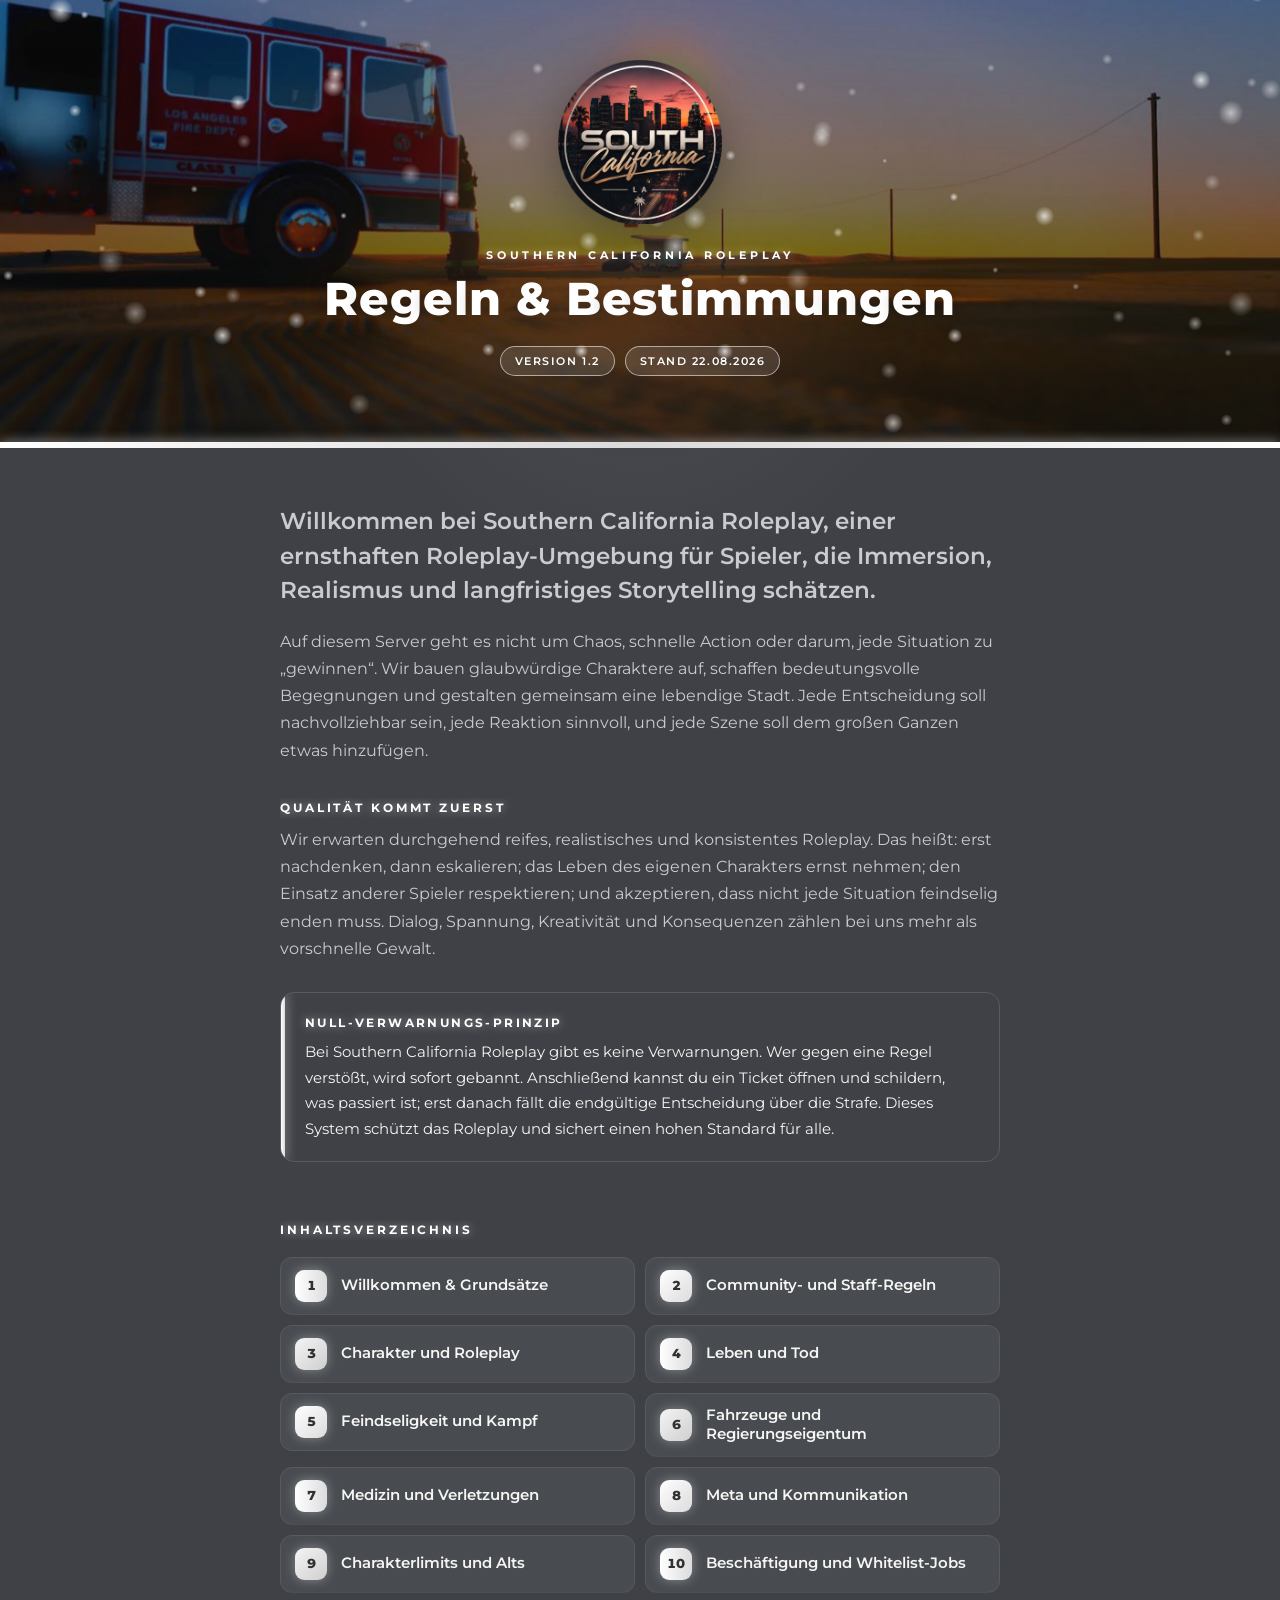
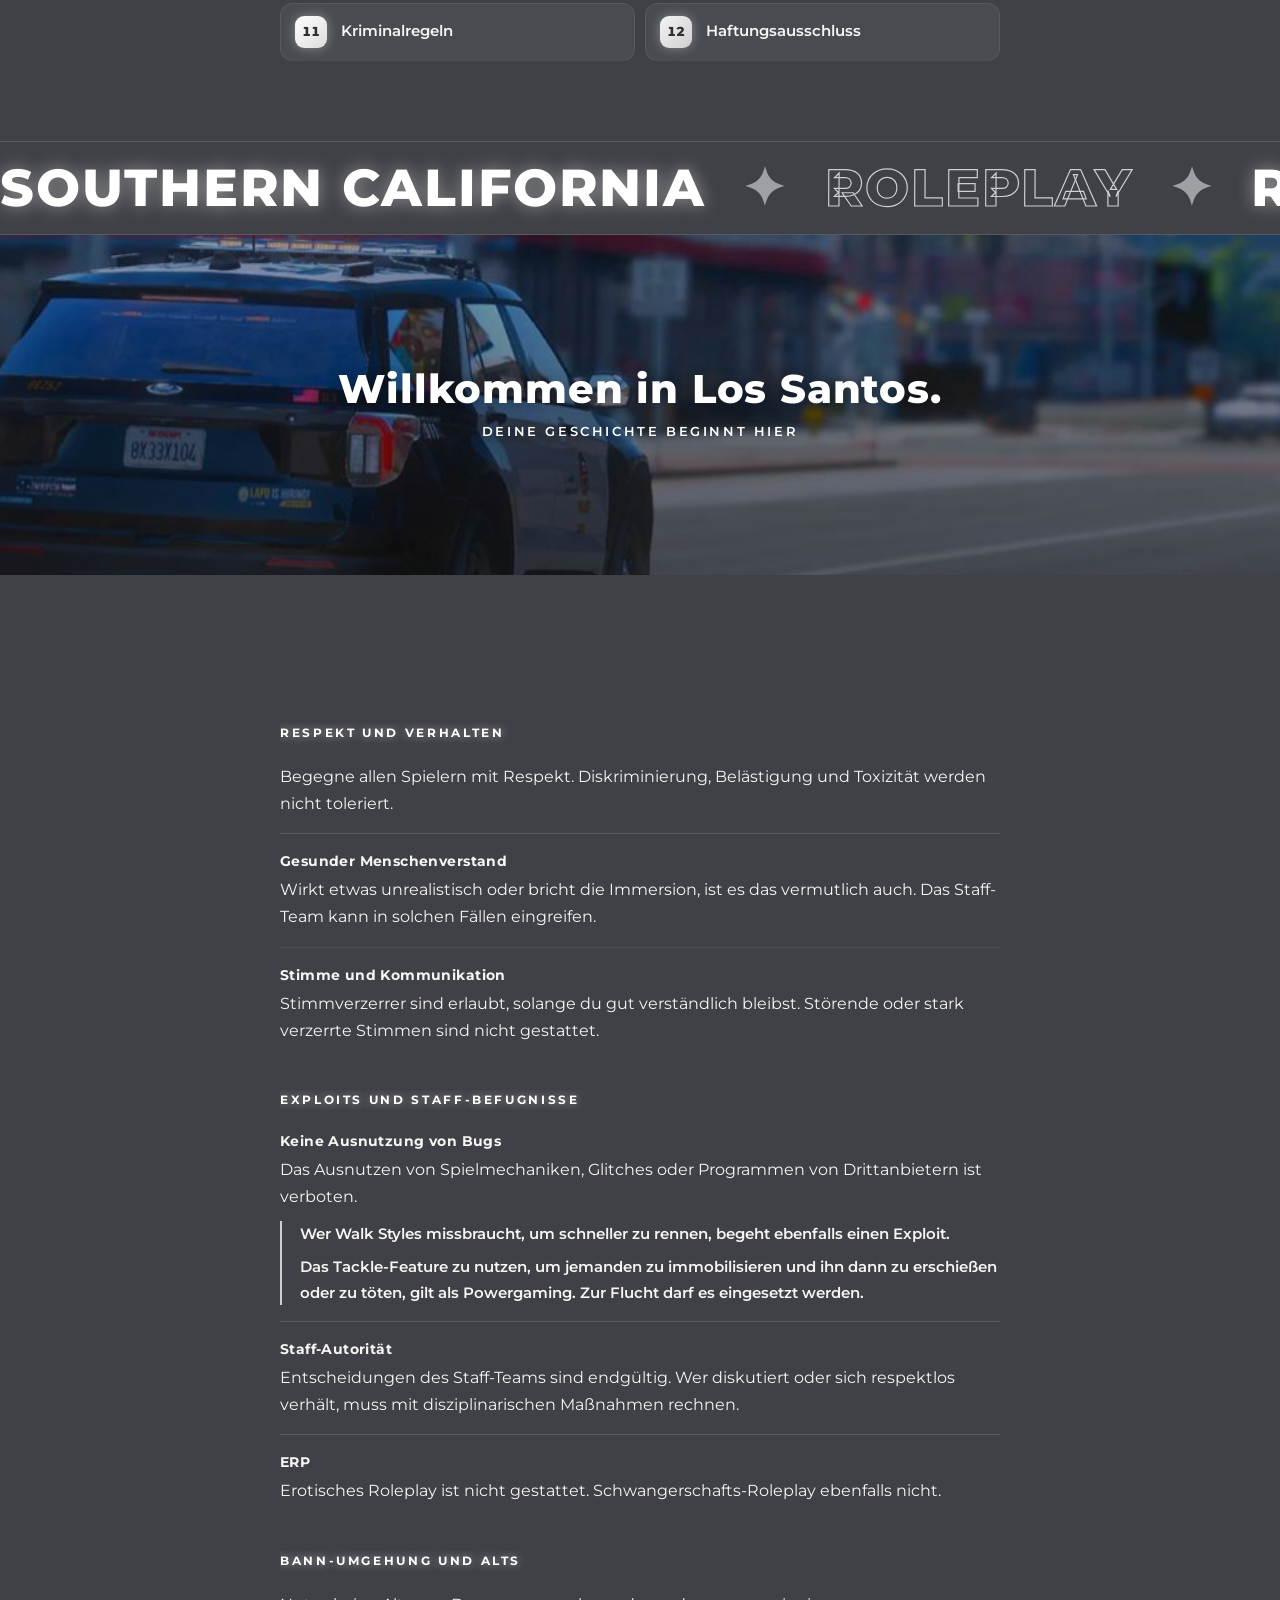
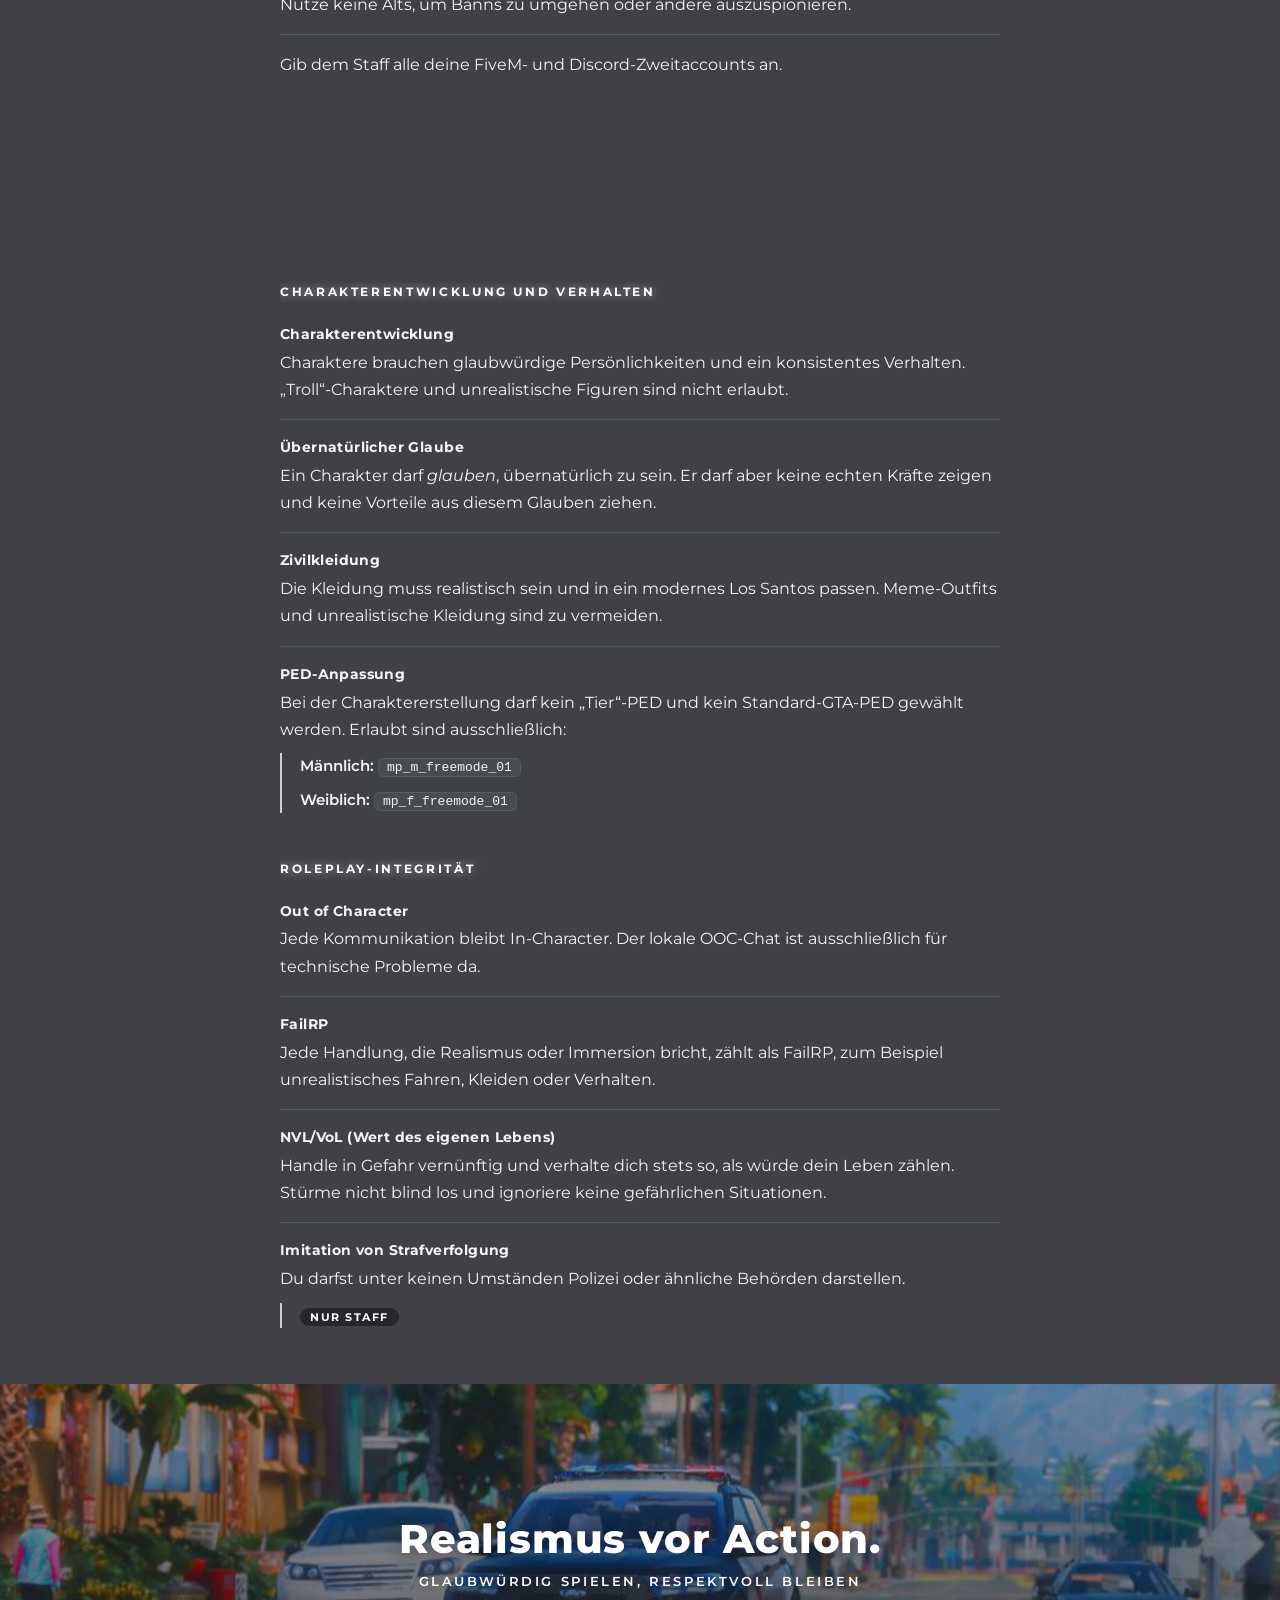
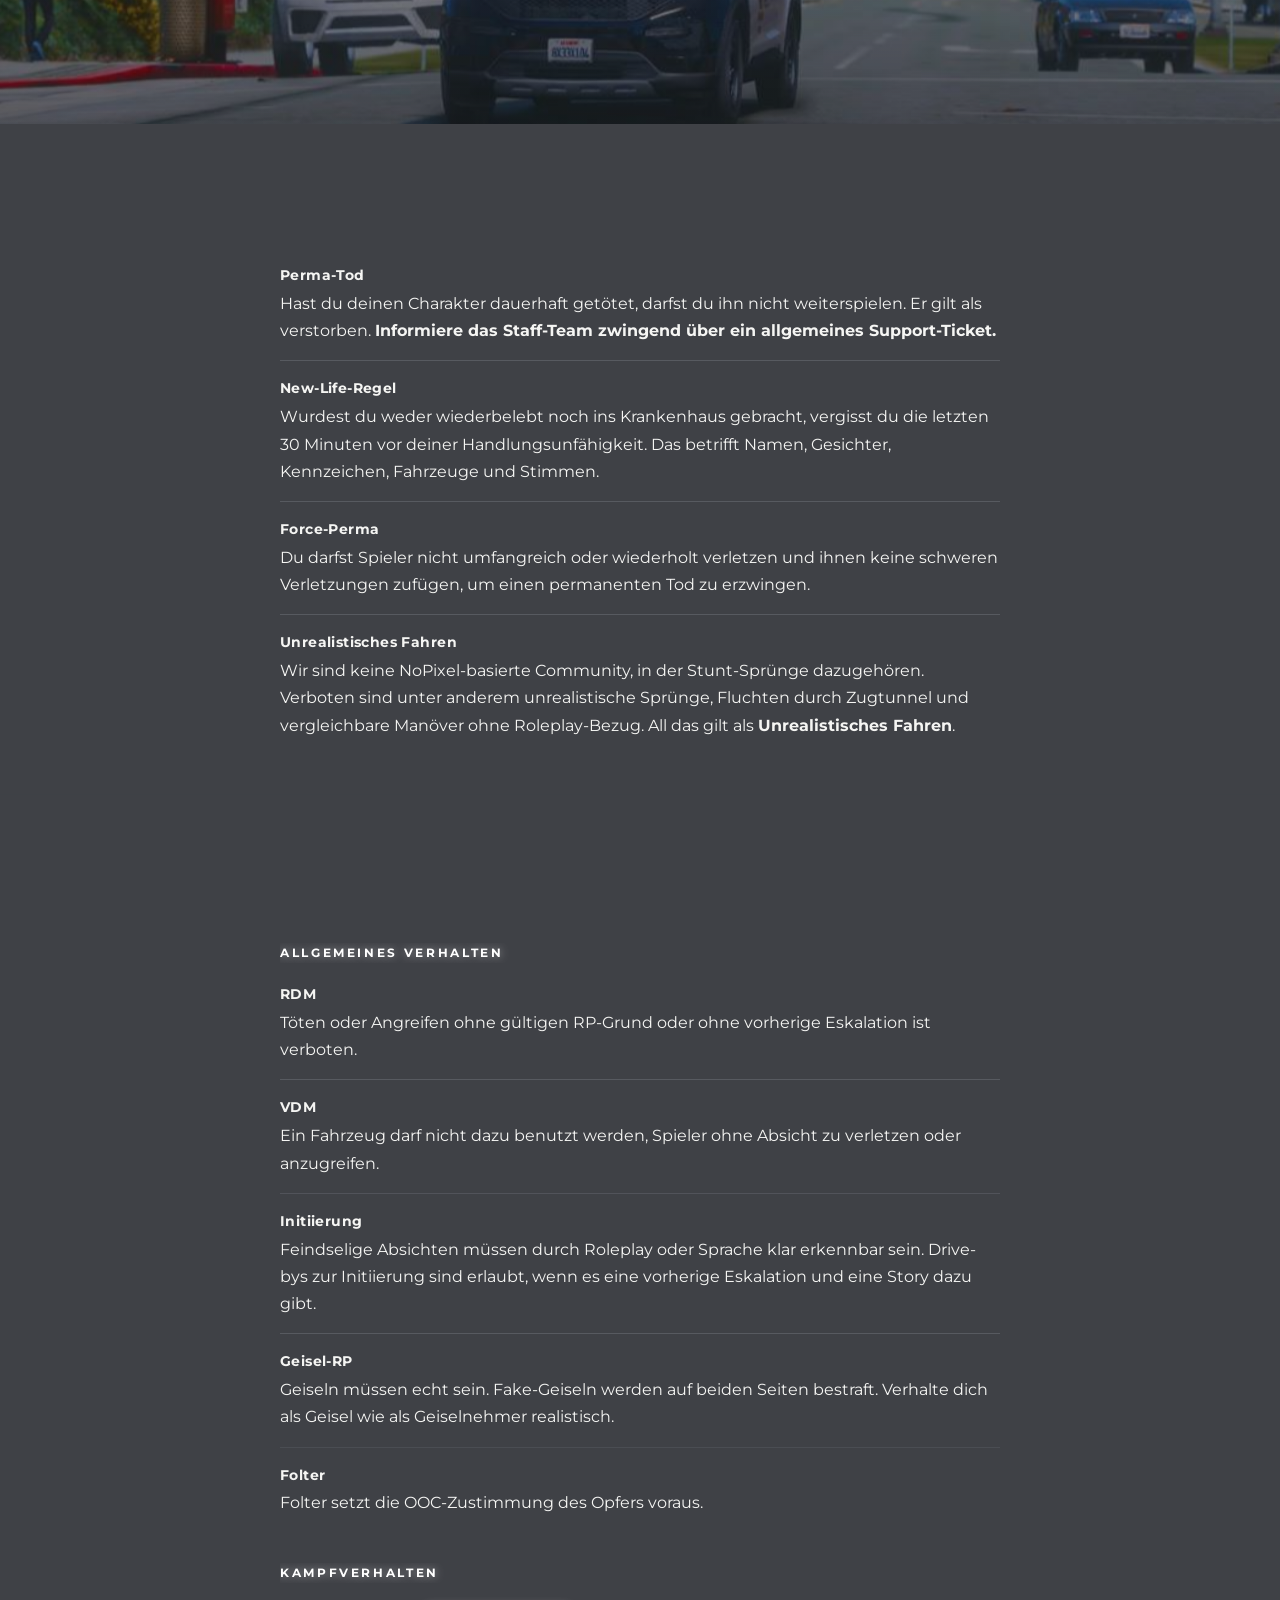
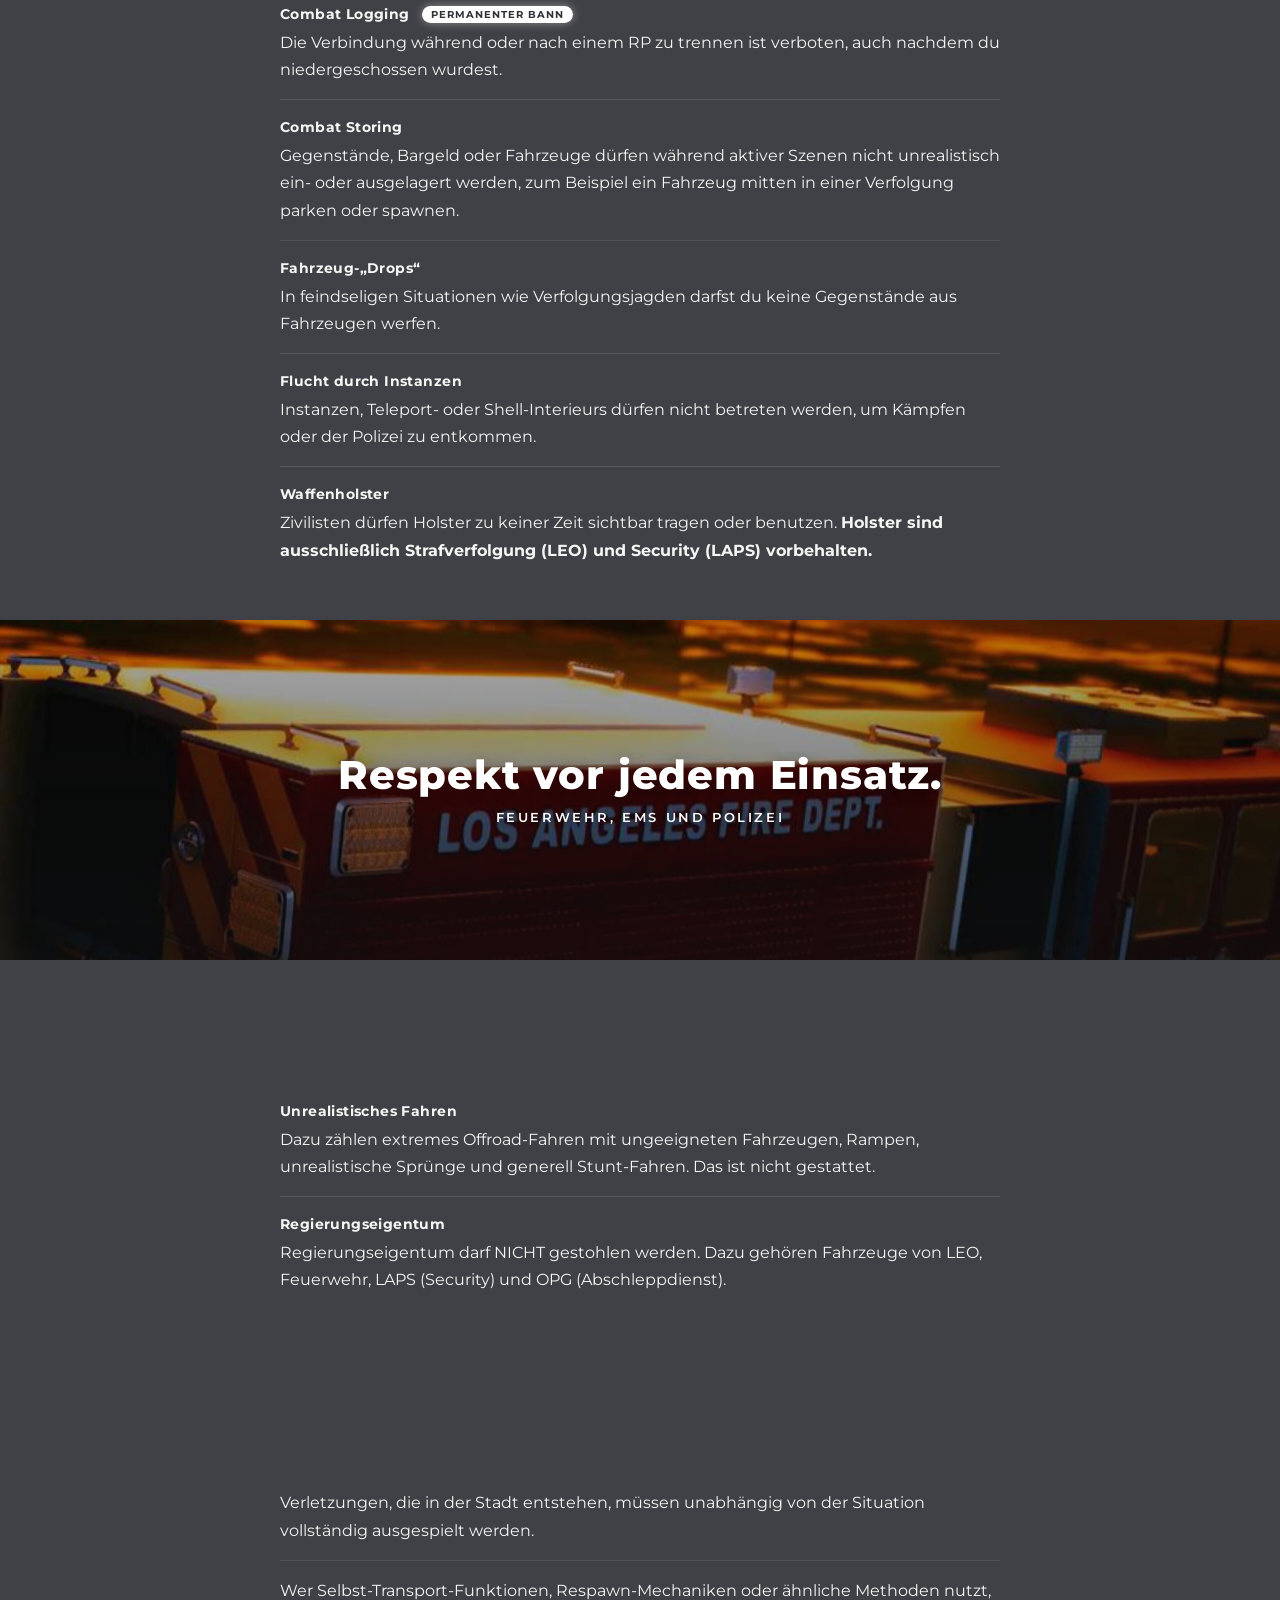
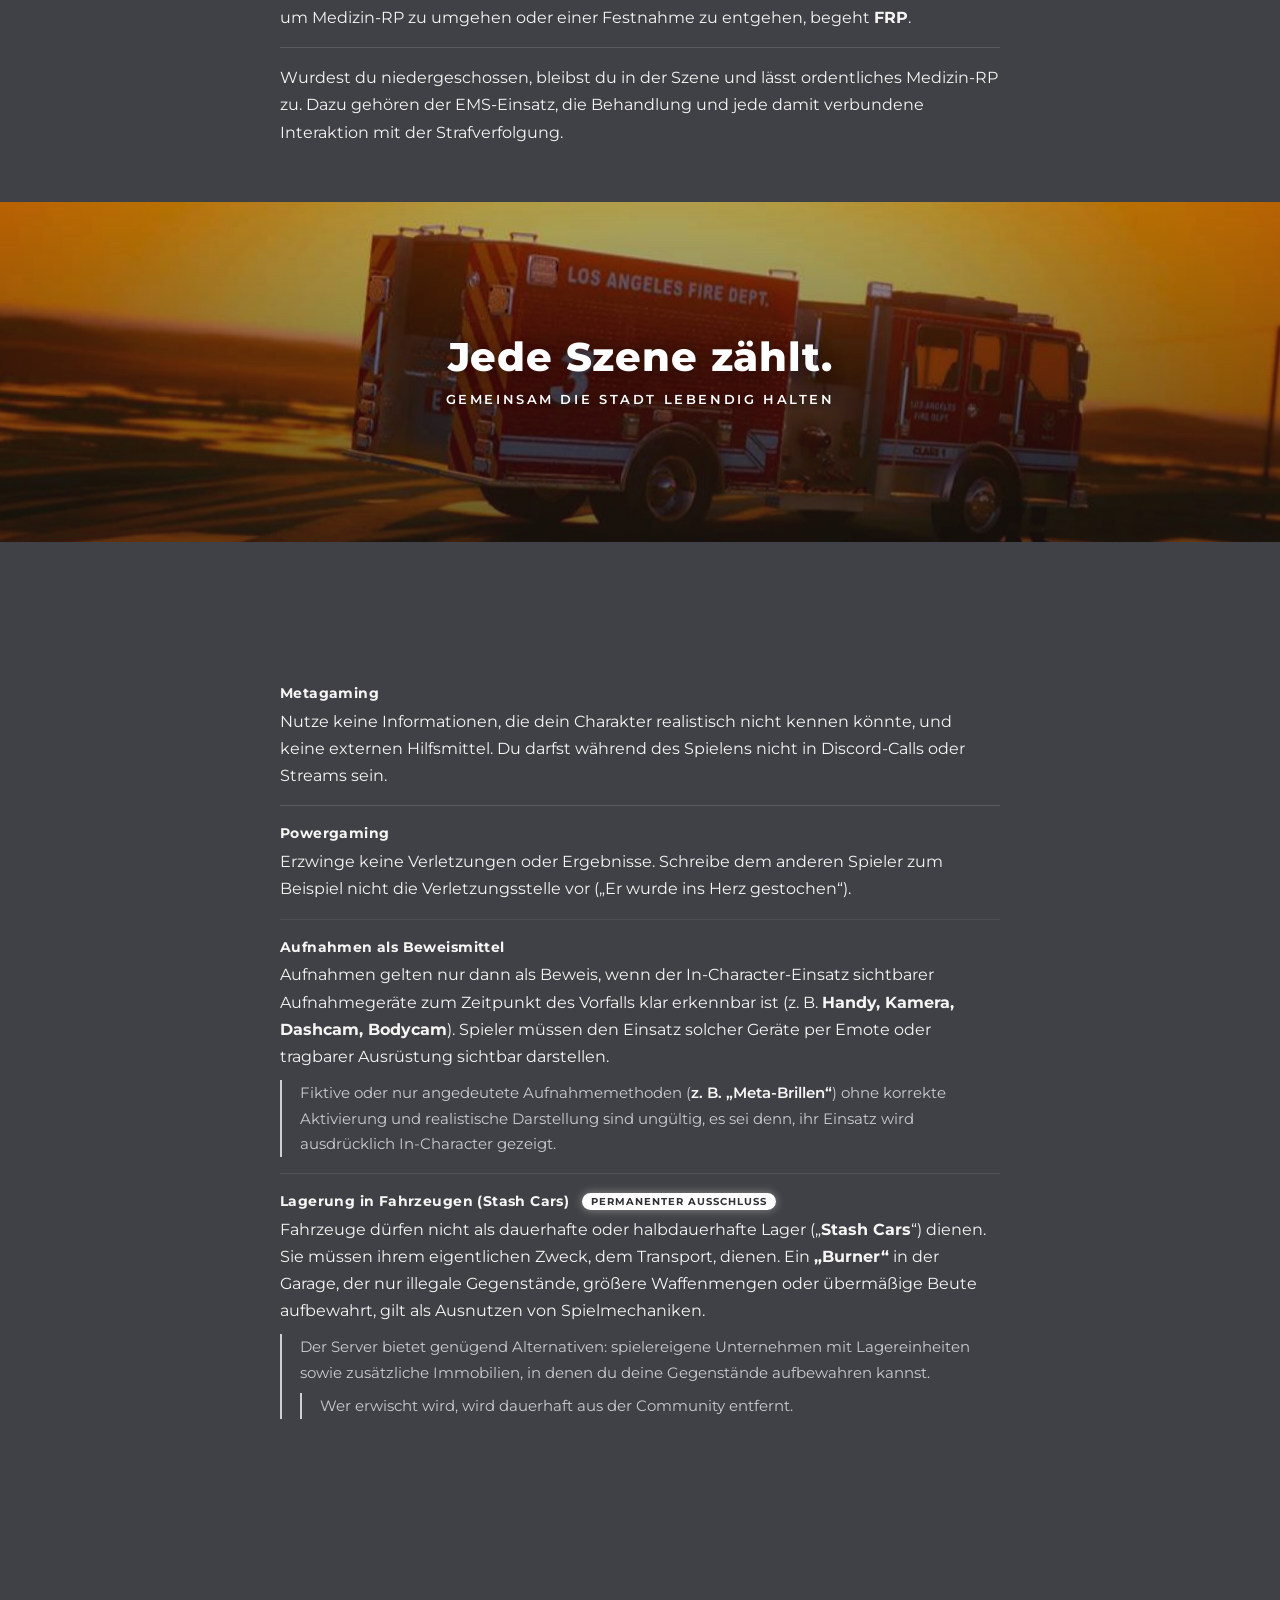
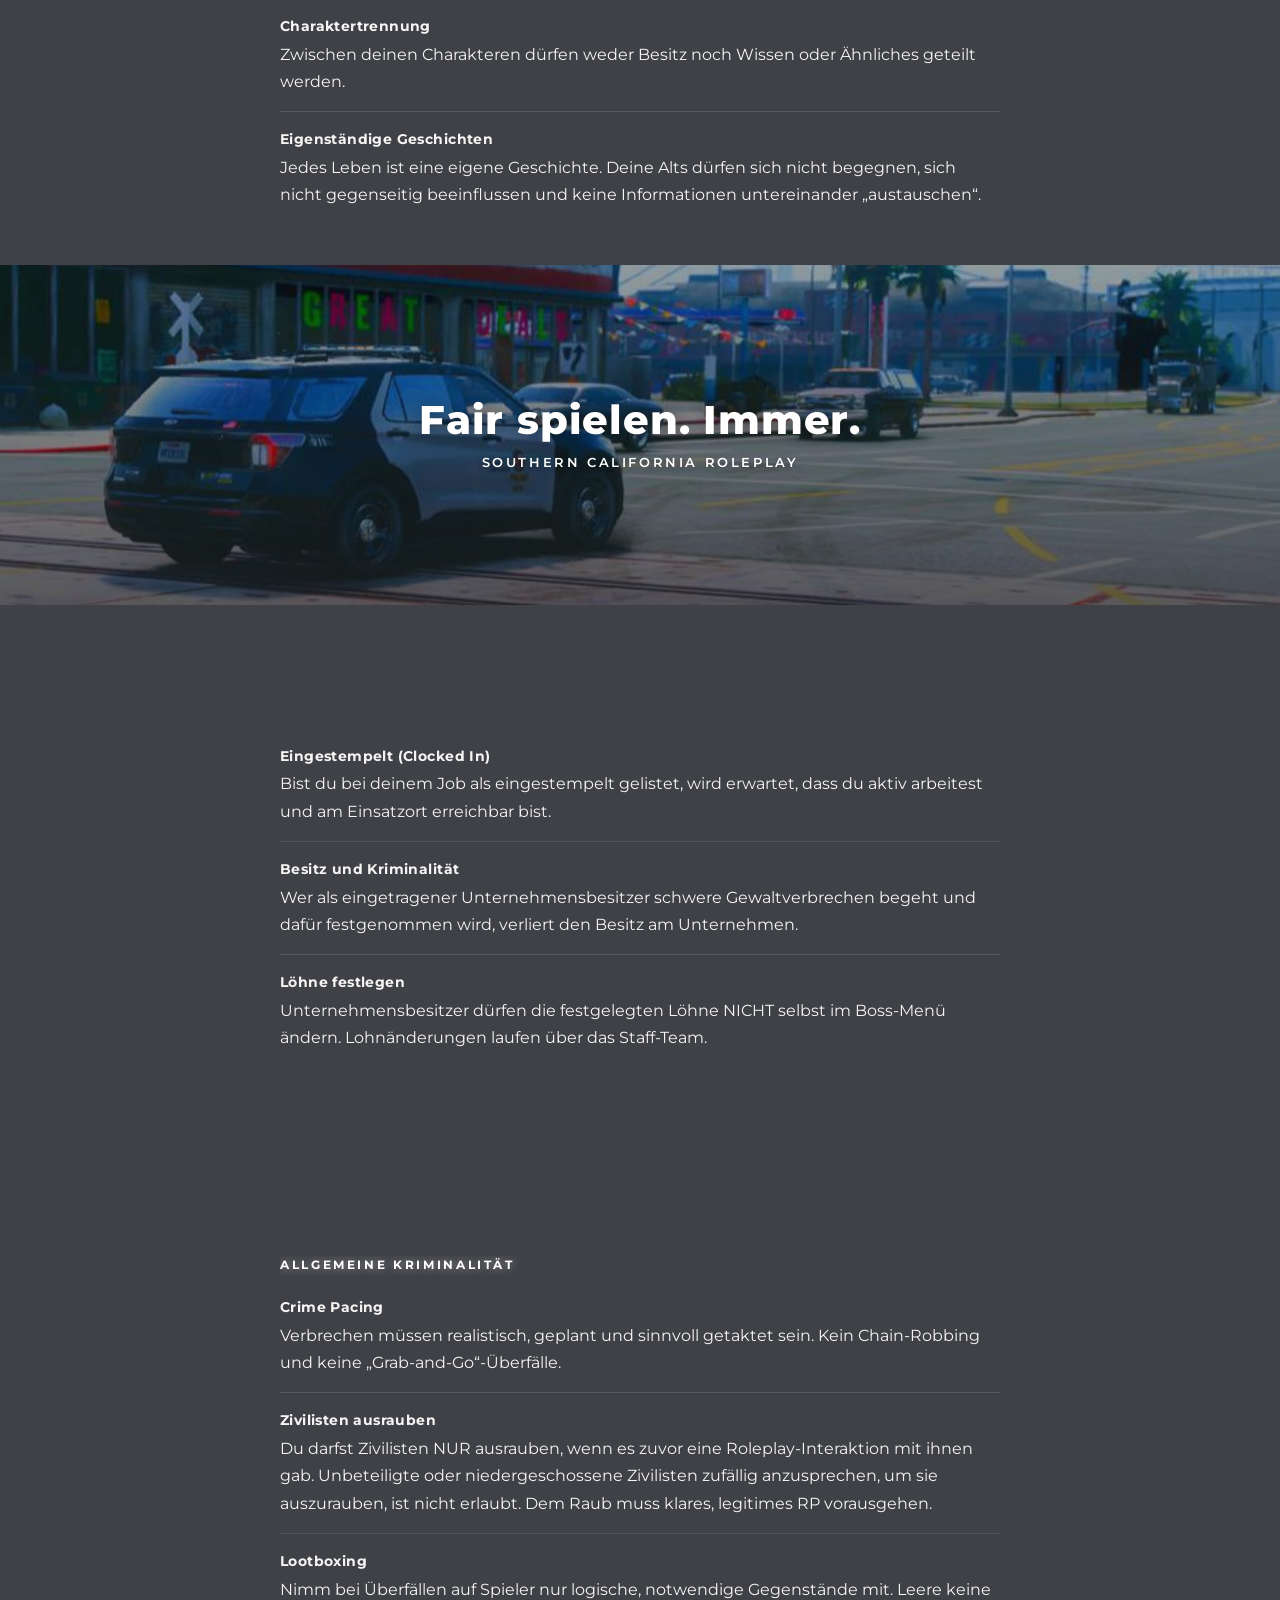
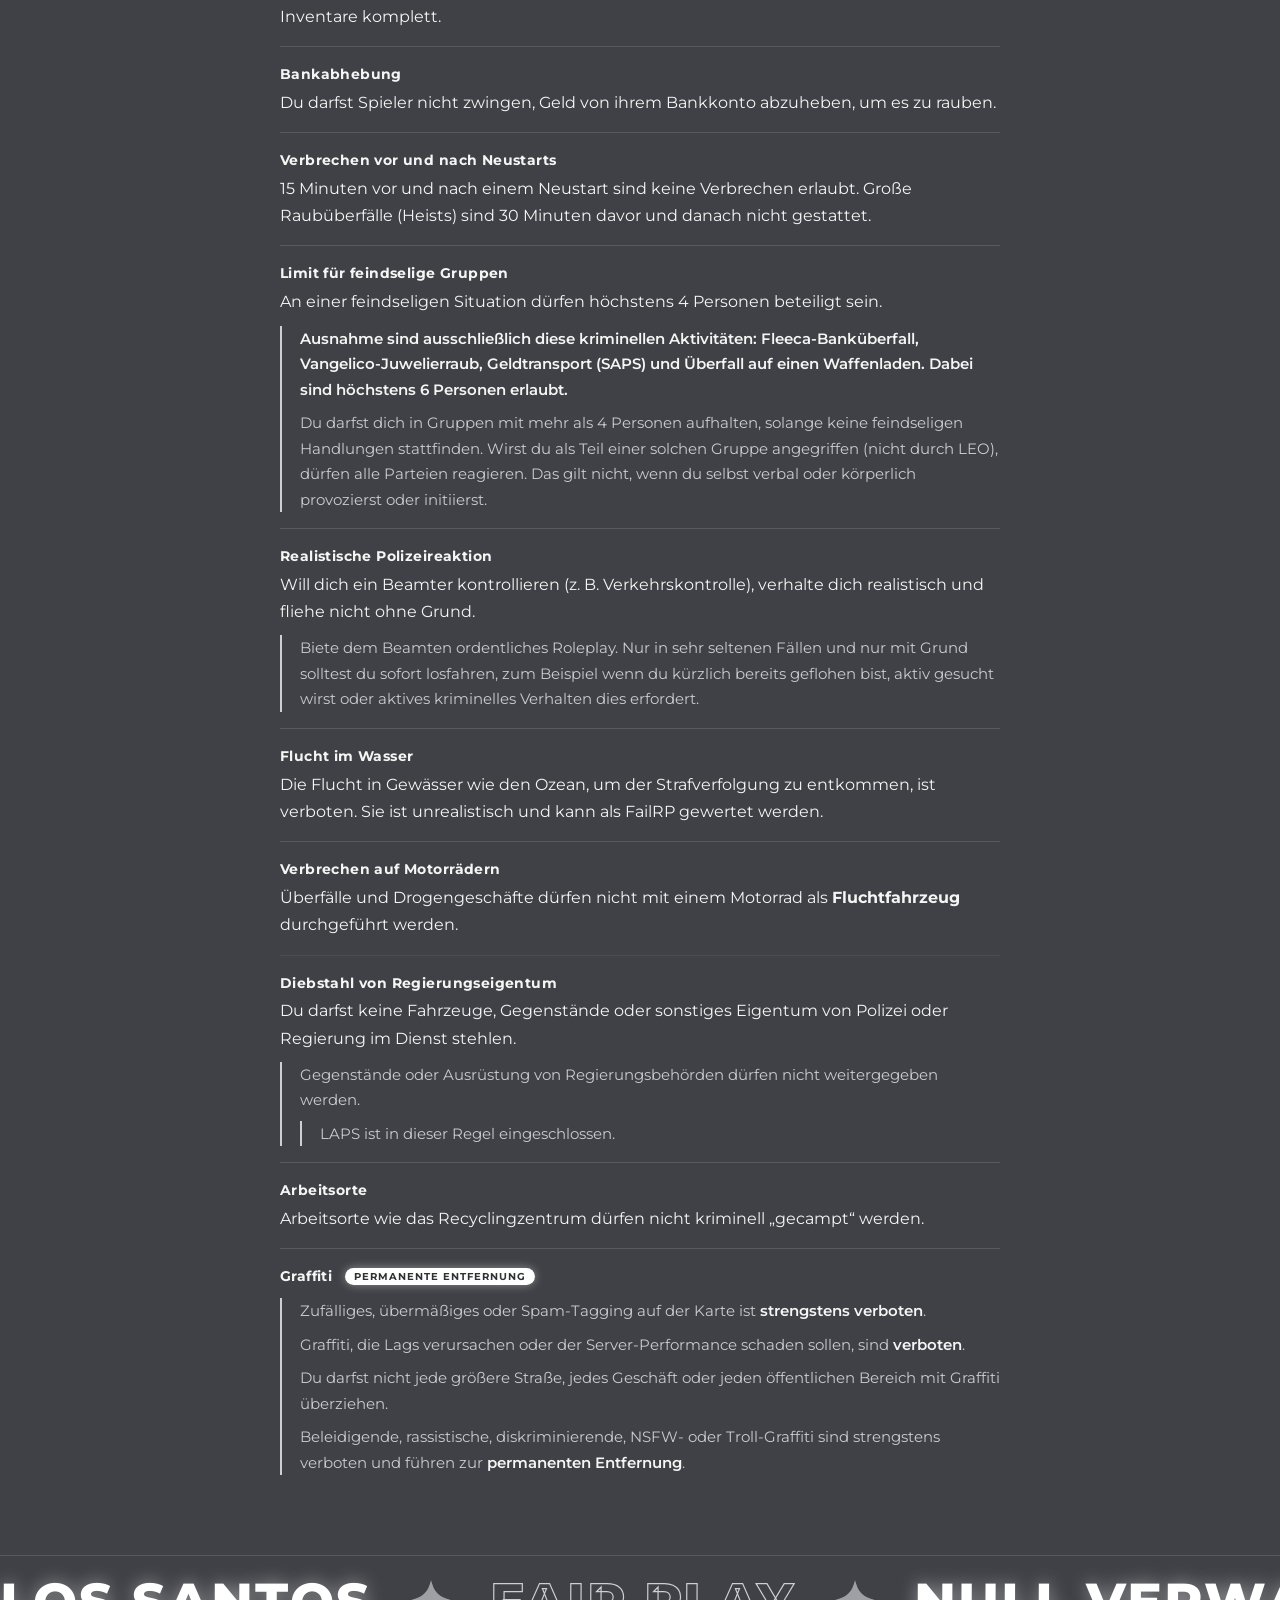
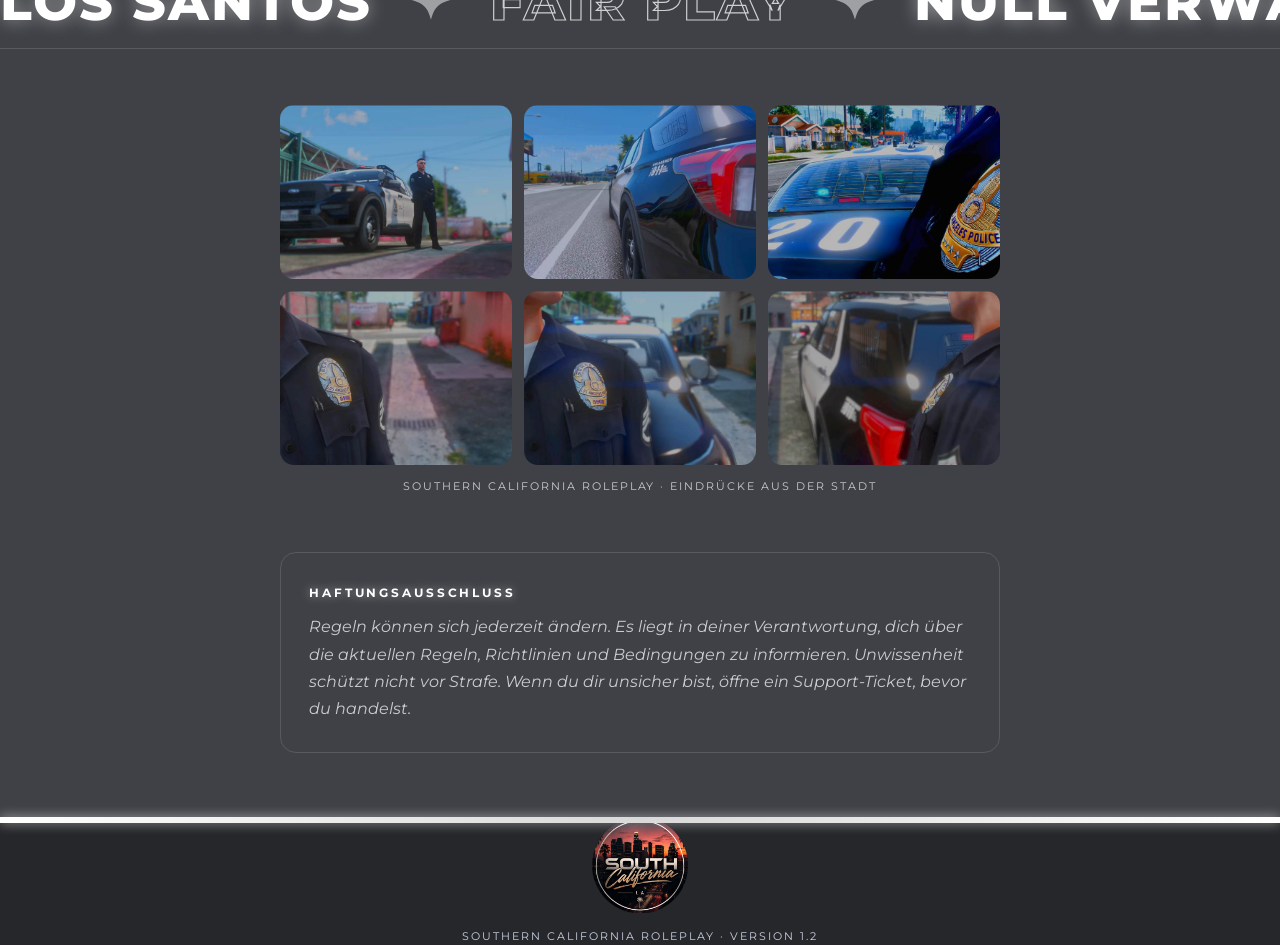
==== v2/index.html @ c85b83f4 "Version 2 mit Scroll-Animationen unter /v2" ====
<!doctype html>
<html lang="de">
<head>
<meta charset="utf-8">
<meta name="viewport" content="width=device-width, initial-scale=1, viewport-fit=cover">
<title>SCRP Regelwerk V2</title>
<meta name="claude:viewport-fit-sides" content="cover">
<link rel="preconnect" href="https://fonts.googleapis.com">
<link rel="preconnect" href="https://fonts.gstatic.com" crossorigin>
<link rel="stylesheet" href="https://fonts.googleapis.com/css2?family=Montserrat:wght@400;500;600;700;800&display=swap">
<style>
/* Layout: heller Sonnenuntergangs-Kopf, weiße und pfirsichfarbene Kapitel im Wechsel, Bildstreifen mit Leitsätzen, Foto-Reihe vor dem Schluss */
:root{
  --i13:url([data-uri]);
  --i16:url([data-uri]);
  --i11:url([data-uri]);
  --i18:url([data-uri]);
  --i15:url([data-uri]);
  --i20:url([data-uri]);
  --i14:url([data-uri]);
  --logo:url([data-uri]);
  --i12:url([data-uri]);
  --i17:url([data-uri]);
  --i19:url([data-uri]);
  --i21:url([data-uri]);
  --i22:url([data-uri]);
  --bg:#3f4146; --fg:#f5f5f3; --muted:#c9cbce; --coral:#ffffff; --amber:#f2f2f2; --teal:#ffffff;
  --tint:#3f4146; --line:#575a60; --card:#484b50; --navy:#26272a;
  --sun:linear-gradient(90deg,#ffffff,#dcdcdc);
  --font:'Montserrat','Segoe UI',Helvetica,Arial,sans-serif;
  color-scheme:dark;
}
*{box-sizing:border-box}
html{scroll-behavior:smooth;overflow-x:clip}
body{margin:0;background:var(--bg);color:var(--fg);font-family:var(--font);font-size:16px;line-height:1.7;-webkit-font-smoothing:antialiased;overflow-x:clip}
.wrap{max-width:760px;margin:0 auto;padding-left:max(20px,env(safe-area-inset-left,0px));padding-right:max(20px,env(safe-area-inset-right,0px))}

/* Kopf */
.hero{position:relative;color:#fff;background:#3a3c40 var(--i13) center 55%/cover no-repeat}
.hero::before{content:"";position:absolute;inset:0;background:linear-gradient(180deg,rgba(18,19,21,.30),rgba(18,19,21,.62))}
.hero::after{content:"";position:absolute;left:0;right:0;bottom:0;height:6px;background:linear-gradient(90deg,#ffffff,#d9d9d9,#ffffff)}
.hero .wrap{position:relative;z-index:1;text-align:center;padding-block:60px 72px}
.logo{width:164px;height:164px;margin:0 auto 22px;background:var(--logo) center/contain no-repeat;filter:drop-shadow(0 8px 22px rgba(0,0,0,.35))}
.eyebrow{margin:0 0 8px;font-size:11px;font-weight:700;letter-spacing:.34em;text-transform:uppercase;color:#ffffff}
.hero h1{margin:0;font-weight:800;font-size:clamp(28px,5.4vw,46px);letter-spacing:.02em;line-height:1.15;text-wrap:balance;text-shadow:0 2px 18px rgba(0,0,0,.3)}
.meta{display:inline-flex;gap:10px;flex-wrap:wrap;justify-content:center;margin:20px 0 0}
.meta span{padding:5px 14px;border:1px solid rgba(255,255,255,.55);border-radius:99px;font-size:11px;font-weight:600;letter-spacing:.14em;text-transform:uppercase;background:rgba(255,255,255,.12)}

/* Einleitung */
.intro{padding-block:56px 6px}
.intro .lead{font-size:clamp(19px,2.6vw,23px);font-weight:600;line-height:1.5;margin:0 0 20px;text-wrap:balance}
.intro p{margin:0 0 16px;color:var(--muted)}
.intro h2{margin:34px 0 8px;font-size:12px;font-weight:700;letter-spacing:.24em;text-transform:uppercase;color:var(--coral)}
.note{margin:30px 0 0;padding:20px 24px;border-radius:14px;background:var(--tint);border:1px solid var(--line);position:relative;overflow:hidden}
.note::before{content:"";position:absolute;left:0;top:0;bottom:0;width:4px;background:var(--sun)}
.note b{display:block;margin-bottom:6px;font-size:12px;letter-spacing:.2em;text-transform:uppercase;color:var(--coral)}
.note p{margin:0;color:var(--fg);font-size:15px}

/* Inhaltsverzeichnis */
.toc{padding-block:52px 56px}
.label{margin:0 0 16px;font-size:12px;font-weight:700;letter-spacing:.24em;text-transform:uppercase;color:var(--coral)}
.toc ol{list-style:none;margin:0;padding:0;display:grid;grid-template-columns:repeat(auto-fit,minmax(260px,1fr));gap:10px}
.toc a{display:flex;align-items:center;gap:14px;padding:12px 14px;border:1px solid var(--line);border-radius:12px;background:var(--card);color:var(--fg);text-decoration:none;font-size:14.5px;font-weight:600;line-height:1.3;transition:transform .15s,border-color .15s}
.toc a span{flex:none;width:32px;height:32px;border-radius:9px;display:grid;place-items:center;background:var(--sun);color:#fff;font-size:13px;font-weight:800;font-variant-numeric:tabular-nums}
.toc li:nth-child(3n+2) a span{background:linear-gradient(135deg,#ffffff,#dcdcdc)}
.toc li:nth-child(3n) a span{background:linear-gradient(135deg,#f4f4f4,#cfcfcf)}
.toc a:hover{transform:translateY(-2px);border-color:var(--amber)}
.toc a:focus-visible{outline:2px solid var(--coral);outline-offset:2px}

/* Bildstreifen */
.band{position:relative;width:100vw;margin-left:calc(50% - 50vw);height:clamp(220px,34vw,340px);display:grid;place-items:center;text-align:center;color:#fff;background:#3a3c40 var(--img) center/cover no-repeat}
.band::before{content:"";position:absolute;inset:0;background:linear-gradient(180deg,rgba(18,19,21,.12),rgba(18,19,21,.55))}
.band div{position:relative;padding:0 24px}
.band strong{display:block;font-size:clamp(24px,4.6vw,40px);font-weight:800;letter-spacing:.02em;line-height:1.15;text-wrap:balance;text-shadow:0 2px 16px rgba(0,0,0,.4)}
.band em{display:block;margin-top:8px;font-style:normal;font-size:13px;font-weight:600;letter-spacing:.2em;text-transform:uppercase;color:#ffffff;text-shadow:0 1px 8px rgba(0,0,0,.4)}
.bandwrap{position:relative;z-index:0}

/* Kapitel */
.chap{padding-block:56px 40px}
.chap.alt{background:var(--tint);box-shadow:0 0 0 100vmax var(--tint);clip-path:inset(0 -100vmax)}
.chap-head{display:flex;align-items:center;gap:18px;padding-bottom:14px;margin-bottom:6px;border-bottom:2px solid var(--line);position:relative}
.chap-head::after{content:"";position:absolute;left:0;bottom:-2px;width:72px;height:2px;background:var(--sun)}
.chap-head .no{flex:none;font-size:clamp(34px,6vw,46px);font-weight:800;line-height:1;background:var(--sun);-webkit-background-clip:text;background-clip:text;color:transparent;font-variant-numeric:tabular-nums}
.chap h2{margin:0;font-size:clamp(21px,3.4vw,28px);font-weight:700;line-height:1.25;text-wrap:balance}
.chap h3{margin:30px 0 4px;font-size:12px;font-weight:700;letter-spacing:.22em;text-transform:uppercase;color:var(--teal)}
ul.rules{list-style:none;margin:0;padding:0}
ul.rules>li{padding:16px 0;border-bottom:1px solid var(--line);overflow-wrap:anywhere;min-width:0}
ul.rules>li:last-child{border-bottom:0}
ul.rules>li>b:first-child{display:block;margin-bottom:3px;font-size:13.5px;font-weight:700;letter-spacing:.03em;color:var(--fg)}
ul.rules ul{list-style:none;margin:10px 0 0;padding:0 0 0 18px;border-left:2px solid var(--amber);display:grid;gap:8px}
ul.rules ul li{font-size:15px;color:var(--muted)}
ul.rules ul li strong{color:var(--fg);font-weight:600}
ul.rules ul ul{margin-top:8px}
.tag{margin-left:8px;padding:2px 9px;border-radius:99px;background:var(--coral);color:#fff;font-size:10px;font-weight:700;letter-spacing:.1em;text-transform:uppercase;white-space:nowrap;vertical-align:1px}
.staff{padding:2px 10px;border-radius:99px;background:var(--navy);color:#fff;font-size:11px;font-weight:700;letter-spacing:.14em;text-transform:uppercase}
.ped{font-family:ui-monospace,Consolas,monospace;font-size:13px;padding:1px 8px;border-radius:6px;background:var(--card);border:1px solid var(--line);color:var(--fg)}

/* Foto-Galerie */
.photos{padding-block:56px 0}
.photos .grid{display:grid;grid-template-columns:repeat(3,1fr);gap:12px}
.photos .ph{aspect-ratio:4/3;max-width:100%;border-radius:14px;background:#3a3c40 var(--img) center/cover no-repeat}
.photos .ph.wide{grid-column:span 2;aspect-ratio:auto}
.cap{margin:12px 0 0;font-size:11px;letter-spacing:.18em;text-transform:uppercase;color:var(--muted);text-align:center}
/* Schluss */
.disc{margin:56px 0 0;padding:30px 28px;border-radius:16px;background:var(--tint);border:1px solid var(--line)}
.disc h2{margin:0 0 10px;font-size:12px;font-weight:700;letter-spacing:.24em;text-transform:uppercase;color:var(--coral)}
.disc p{margin:0;font-style:italic;color:var(--muted)}
footer{margin-top:64px;background:var(--navy);color:#fff;text-align:center;position:relative}
footer::before{content:"";position:absolute;left:0;right:0;top:0;height:6px;background:linear-gradient(90deg,#ffffff,#d9d9d9,#ffffff)}
footer .wrap{padding-block:48px 52px}
footer .logo{width:96px;height:96px;margin-bottom:14px;filter:none}
footer p{margin:0;font-size:11px;letter-spacing:.18em;text-transform:uppercase;color:#c9d0e4}
@media (max-width:560px){.photos .grid{grid-template-columns:1fr 1fr}.photos .ph.wide{grid-column:span 2;aspect-ratio:16/9}.chap-head{gap:14px}}
@media (prefers-reduced-motion:reduce){html{scroll-behavior:auto}.toc a{transition:none}}

/* Leuchten */
.label,.intro h2,.note b,.chap h3,.disc h2,.eyebrow{text-shadow:0 0 10px rgba(255,255,255,.5)}
.chap-head .no{filter:drop-shadow(0 0 8px rgba(255,255,255,.5))}
.toc a span{color:#2f3134;box-shadow:0 0 12px rgba(255,255,255,.35)}
.tag{color:#2f3134;box-shadow:0 0 10px rgba(255,255,255,.4)}
.hero::after,footer::before,.chap-head::after,.note::before{box-shadow:0 0 12px rgba(255,255,255,.6)}
ul.rules ul{border-left-color:rgba(255,255,255,.75)}
.toc a:hover{border-color:#ffffff;box-shadow:0 0 14px rgba(255,255,255,.18)}
.toc a:focus-visible{outline-color:#ffffff}
/* ===== Version 2: Scroll-Effekte (nur aktiv, wenn das Skript läuft und Bewegung erlaubt ist) ===== */
.fx-progress{position:fixed;left:0;right:0;top:env(safe-area-inset-top,0px);height:3px;z-index:60;background:#fff;box-shadow:0 0 12px rgba(255,255,255,.9),0 0 30px rgba(255,255,255,.4);transform-origin:0 50%;transform:scaleX(0)}
.fx-spot{position:fixed;inset:0;pointer-events:none;z-index:55;background:radial-gradient(520px circle at var(--mx,50%) var(--my,30%),rgba(255,255,255,.07),transparent 62%)}

/* Kopf */
.fx .hero{background:#3a3c40;overflow:hidden;min-height:0}
.fx .hero-bg{position:absolute;inset:-12% 0;z-index:0;background:var(--i13) center 55%/cover no-repeat;transform:translateY(var(--hy,0px)) scale(var(--hs,1));will-change:transform}
.fx .hero::before{z-index:1}
.fx .hero::after{z-index:4}
.fx .hero canvas{position:absolute;inset:0;z-index:2;width:100%;height:100%;pointer-events:none}
.fx .hero .wrap{z-index:3;opacity:var(--ho,1);transform:translateY(calc(var(--hy,0px) * -0.35))}
.fx .hero .logo{animation:logoIn 1.6s cubic-bezier(.2,.9,.25,1.2) both,logoFloat 5s ease-in-out 1.6s infinite}
@keyframes logoIn{from{opacity:0;transform:scale(.15) rotate(-260deg);filter:blur(14px) drop-shadow(0 0 0 #fff)}to{opacity:1;transform:none;filter:drop-shadow(0 8px 22px rgba(0,0,0,.35))}}
@keyframes logoFloat{0%,100%{transform:translateY(0);filter:drop-shadow(0 8px 22px rgba(0,0,0,.35)) drop-shadow(0 0 0 rgba(255,255,255,0))}50%{transform:translateY(-8px);filter:drop-shadow(0 14px 26px rgba(0,0,0,.35)) drop-shadow(0 0 18px rgba(255,255,255,.35))}}
.fx .hero h1{perspective:600px;animation:titleGlow 3.2s ease-in-out 2.4s infinite alternate}
.fx .hero h1 .ch{display:inline-block;opacity:0;transform:translateY(-70px) rotateX(95deg) scale(1.5);filter:blur(12px);animation:chIn 1s cubic-bezier(.2,.8,.2,1) forwards;animation-delay:calc(.55s + var(--i) * 45ms)}
@keyframes chIn{to{opacity:1;transform:none;filter:none}}
@keyframes titleGlow{from{text-shadow:0 2px 18px rgba(0,0,0,.3)}to{text-shadow:0 0 22px rgba(255,255,255,.55),0 0 48px rgba(255,255,255,.2)}}
.fx .hero .eyebrow,.fx .hero .meta{animation:fadeUp 1s cubic-bezier(.2,.8,.2,1) both}
.fx .hero .eyebrow{animation-delay:.35s;letter-spacing:.34em}
.fx .hero .meta{animation-delay:1.5s}
@keyframes fadeUp{from{opacity:0;transform:translateY(24px);filter:blur(6px)}to{opacity:1;transform:none;filter:none}}

/* Aufdecken beim Scrollen */
.fx .rv{opacity:0;transition:opacity .9s cubic-bezier(.2,.8,.2,1) var(--d,0ms),transform 1.05s cubic-bezier(.2,.8,.2,1) var(--d,0ms),filter .9s ease var(--d,0ms),clip-path 1.1s cubic-bezier(.75,0,.2,1) var(--d,0ms)}
.fx .rv-up{transform:translateY(46px);filter:blur(6px)}
.fx .rv-left{transform:translateX(-70px) rotate(-1.5deg);filter:blur(5px)}
.fx .rv-right{transform:translateX(70px) rotate(1.5deg);filter:blur(5px)}
.fx .rv-zoom{transform:scale(.82);filter:blur(10px)}
.fx .rv-flip{transform:perspective(800px) rotateX(-75deg) translateY(30px);transform-origin:50% 0}
.fx .rv-wipe{opacity:1;clip-path:inset(0 100% 0 0)}
.fx .rv-tile{transform:perspective(900px) rotateY(-65deg) scale(.78);filter:blur(6px) grayscale(1)}
.fx .rv.in{opacity:1;transform:none;filter:none;clip-path:inset(0 0 0 0)}

/* Kapitelnummern fliegen groß rein */
.fx .rv-wipe .no{display:inline-block;opacity:0;transform:scale(2.8) rotate(-14deg);filter:blur(12px);transition:opacity .9s ease .25s,transform 1.15s cubic-bezier(.2,.9,.25,1.15) .25s,filter 1s ease .25s}
.fx .rv-wipe.in .no{opacity:1;transform:none;filter:drop-shadow(0 0 8px rgba(255,255,255,.5))}
.fx .rv-wipe .chap-head::after,.fx .rv-wipe::after{transition:width 1.2s cubic-bezier(.75,0,.2,1) .6s;width:0}
.fx .rv-wipe.in::after{width:72px}

/* Bildstreifen: Parallaxe, Zoom, Wort-für-Wort-Text */
.fx .band{background:#3a3c40;overflow:hidden}
.fx .band .band-bg{position:absolute;inset:-22% 0;padding:0;z-index:0;background:var(--img) center/cover no-repeat;transform:translateY(var(--py,0px)) scale(var(--bs,1.2)) rotate(var(--rot,0deg));will-change:transform}
.fx .band::before{z-index:1}
.fx .band > .rv-band{z-index:2;opacity:1}
.fx .rv-band .wd{display:inline-block;opacity:0;transform:translateY(110%) rotate(9deg);filter:blur(8px);transition:opacity .8s ease,transform .9s cubic-bezier(.2,.8,.2,1),filter .8s ease;transition-delay:calc(var(--i) * 120ms)}
.fx .rv-band.in .wd{opacity:1;transform:none;filter:none}
.fx .rv-band em{opacity:0;letter-spacing:.7em;transition:opacity 1.2s ease .55s,letter-spacing 1.4s cubic-bezier(.2,.8,.2,1) .55s}
.fx .rv-band.in em{opacity:1;letter-spacing:.2em}

/* Laufband */
.fx-marquee{width:100vw;margin-left:calc(50% - 50vw);overflow:hidden;padding-block:20px;border-block:1px solid var(--line);margin-top:24px}
.fx-marquee .track{display:flex;width:max-content;transform:skewX(var(--skew,0deg));transition:transform .25s ease-out}
.fx-marquee .row{display:flex;gap:36px;padding-right:36px;animation:marquee 36s linear infinite;font-size:clamp(28px,5vw,52px);font-weight:800;text-transform:uppercase;letter-spacing:.04em;white-space:nowrap;line-height:1}
.fx-marquee.rev .row{animation-direction:reverse}
.fx-marquee .o{color:transparent;-webkit-text-stroke:1.2px rgba(255,255,255,.75)}
.fx-marquee .f{color:#fff;text-shadow:0 0 18px rgba(255,255,255,.45)}
.fx-marquee .s{color:rgba(255,255,255,.5)}
@keyframes marquee{to{transform:translateX(-100%)}}

/* Galerie: 3D-Kippen beim Hover */
.fx .photos .ph{transition:transform .5s cubic-bezier(.2,.8,.2,1),box-shadow .5s ease,opacity .9s ease var(--d,0ms),filter .9s ease var(--d,0ms)}
.fx .photos .ph.in:hover{box-shadow:0 18px 40px rgba(0,0,0,.45),0 0 26px rgba(255,255,255,.18)}

/* Inhaltsverzeichnis: Glanz beim Hover */
.fx .toc a{position:relative;overflow:hidden}
.fx .toc a::after{content:"";position:absolute;top:0;bottom:0;left:-60%;width:40%;background:linear-gradient(100deg,transparent,rgba(255,255,255,.18),transparent);transform:skewX(-20deg);transition:left .6s ease}
.fx .toc a:hover::after{left:130%}
</style>

</head>
<body>
<header class="hero">
  <div class="wrap">
    <div class="logo" role="img" aria-label="Logo Southern California Roleplay"></div>
    <p class="eyebrow">Southern California Roleplay</p>
    <h1>Regeln &amp; Bestimmungen</h1>
    <p class="meta"><span>Version 1.2</span><span>Stand 22.08.2026</span></p>
  </div>
</header>

<main class="wrap">

<section class="intro" id="start">
  <p class="lead">Willkommen bei Southern California Roleplay, einer ernsthaften Roleplay-Umgebung für Spieler, die Immersion, Realismus und langfristiges Storytelling schätzen.</p>
  <p>Auf diesem Server geht es nicht um Chaos, schnelle Action oder darum, jede Situation zu „gewinnen“. Wir bauen glaubwürdige Charaktere auf, schaffen bedeutungsvolle Begegnungen und gestalten gemeinsam eine lebendige Stadt. Jede Entscheidung soll nachvollziehbar sein, jede Reaktion sinnvoll, und jede Szene soll dem großen Ganzen etwas hinzufügen.</p>
  <h2>Qualität kommt zuerst</h2>
  <p>Wir erwarten durchgehend reifes, realistisches und konsistentes Roleplay. Das heißt: erst nachdenken, dann eskalieren; das Leben des eigenen Charakters ernst nehmen; den Einsatz anderer Spieler respektieren; und akzeptieren, dass nicht jede Situation feindselig enden muss. Dialog, Spannung, Kreativität und Konsequenzen zählen bei uns mehr als vorschnelle Gewalt.</p>
  <div class="note" role="note">
    <b>Null-Verwarnungs-Prinzip</b>
    <p>Bei Southern California Roleplay gibt es keine Verwarnungen. Wer gegen eine Regel verstößt, wird sofort gebannt. Anschließend kannst du ein Ticket öffnen und schildern, was passiert ist; erst danach fällt die endgültige Entscheidung über die Strafe. Dieses System schützt das Roleplay und sichert einen hohen Standard für alle.</p>
  </div>
</section>

<nav class="toc" aria-label="Inhaltsverzeichnis">
  <p class="label">Inhaltsverzeichnis</p>
  <ol>
    <li><a href="#start"><span>1</span>Willkommen &amp; Grundsätze</a></li>
    <li><a href="#k2"><span>2</span>Community- und Staff-Regeln</a></li>
    <li><a href="#k3"><span>3</span>Charakter und Roleplay</a></li>
    <li><a href="#k4"><span>4</span>Leben und Tod</a></li>
    <li><a href="#k5"><span>5</span>Feindseligkeit und Kampf</a></li>
    <li><a href="#k6"><span>6</span>Fahrzeuge und Regierungseigentum</a></li>
    <li><a href="#k7"><span>7</span>Medizin und Verletzungen</a></li>
    <li><a href="#k8"><span>8</span>Meta und Kommunikation</a></li>
    <li><a href="#k9"><span>9</span>Charakterlimits und Alts</a></li>
    <li><a href="#k10"><span>10</span>Beschäftigung und Whitelist-Jobs</a></li>
    <li><a href="#k11"><span>11</span>Kriminalregeln</a></li>
    <li><a href="#k12"><span>12</span>Haftungsausschluss</a></li>
  </ol>
</nav>

<div class="band" style="--img:var(--i17)" role="img" aria-label="Ingame-Szene"><div><strong>Willkommen in Los Santos.</strong><em>Deine Geschichte beginnt hier</em></div></div>

<section class="chap" id="k2">
  <div class="chap-head"><span class="no">02</span><h2>Community- und Staff-Regeln</h2></div>
  <h3>Respekt und Verhalten</h3>
  <ul class="rules">
    <li>Begegne allen Spielern mit Respekt. Diskriminierung, Belästigung und Toxizität werden nicht toleriert.</li>
    <li><b>Gesunder Menschenverstand</b>Wirkt etwas unrealistisch oder bricht die Immersion, ist es das vermutlich auch. Das Staff-Team kann in solchen Fällen eingreifen.</li>
    <li><b>Stimme und Kommunikation</b>Stimmverzerrer sind erlaubt, solange du gut verständlich bleibst. Störende oder stark verzerrte Stimmen sind nicht gestattet.</li>
  </ul>
  <h3>Exploits und Staff-Befugnisse</h3>
  <ul class="rules">
    <li><b>Keine Ausnutzung von Bugs</b>Das Ausnutzen von Spielmechaniken, Glitches oder Programmen von Drittanbietern ist verboten.
      <ul>
        <li><strong>Wer Walk Styles missbraucht, um schneller zu rennen, begeht ebenfalls einen Exploit.</strong></li>
        <li><strong>Das Tackle-Feature zu nutzen, um jemanden zu immobilisieren und ihn dann zu erschießen oder zu töten, gilt als Powergaming. Zur Flucht darf es eingesetzt werden.</strong></li>
      </ul></li>
    <li><b>Staff-Autorität</b>Entscheidungen des Staff-Teams sind endgültig. Wer diskutiert oder sich respektlos verhält, muss mit disziplinarischen Maßnahmen rechnen.</li>
    <li><b>ERP</b>Erotisches Roleplay ist nicht gestattet. Schwangerschafts-Roleplay ebenfalls nicht.</li>
  </ul>
  <h3>Bann-Umgehung und Alts</h3>
  <ul class="rules">
    <li>Nutze keine Alts, um Banns zu umgehen oder andere auszuspionieren.</li>
    <li>Gib dem Staff alle deine FiveM- und Discord-Zweitaccounts an.</li>
  </ul>
</section>

<section class="chap alt" id="k3">
  <div class="chap-head"><span class="no">03</span><h2>Charakter und Roleplay</h2></div>
  <h3>Charakterentwicklung und Verhalten</h3>
  <ul class="rules">
    <li><b>Charakterentwicklung</b>Charaktere brauchen glaubwürdige Persönlichkeiten und ein konsistentes Verhalten. „Troll“-Charaktere und unrealistische Figuren sind nicht erlaubt.</li>
    <li><b>Übernatürlicher Glaube</b>Ein Charakter darf <em>glauben</em>, übernatürlich zu sein. Er darf aber keine echten Kräfte zeigen und keine Vorteile aus diesem Glauben ziehen.</li>
    <li><b>Zivilkleidung</b>Die Kleidung muss realistisch sein und in ein modernes Los Santos passen. Meme-Outfits und unrealistische Kleidung sind zu vermeiden.</li>
    <li><b>PED-Anpassung</b>Bei der Charaktererstellung darf kein „Tier“-PED und kein Standard-GTA-PED gewählt werden. Erlaubt sind ausschließlich:
      <ul>
        <li><strong>Männlich:</strong> <span class="ped">mp_m_freemode_01</span></li>
        <li><strong>Weiblich:</strong> <span class="ped">mp_f_freemode_01</span></li>
      </ul></li>
  </ul>
  <h3>Roleplay-Integrität</h3>
  <ul class="rules">
    <li><b>Out of Character</b>Jede Kommunikation bleibt In-Character. Der lokale OOC-Chat ist ausschließlich für technische Probleme da.</li>
    <li><b>FailRP</b>Jede Handlung, die Realismus oder Immersion bricht, zählt als FailRP, zum Beispiel unrealistisches Fahren, Kleiden oder Verhalten.</li>
    <li><b>NVL/VoL (Wert des eigenen Lebens)</b>Handle in Gefahr vernünftig und verhalte dich stets so, als würde dein Leben zählen. Stürme nicht blind los und ignoriere keine gefährlichen Situationen.</li>
    <li><b>Imitation von Strafverfolgung</b>Du darfst unter keinen Umständen Polizei oder ähnliche Behörden darstellen.
      <ul><li><span class="staff">Nur Staff</span></li></ul></li>
  </ul>
</section>

<div class="band" style="--img:var(--i16)" role="img" aria-label="Ingame-Szene"><div><strong>Realismus vor Action.</strong><em>Glaubwürdig spielen, respektvoll bleiben</em></div></div>

<section class="chap" id="k4">
  <div class="chap-head"><span class="no">04</span><h2>Leben und Tod</h2></div>
  <ul class="rules">
    <li><b>Perma-Tod</b>Hast du deinen Charakter dauerhaft getötet, darfst du ihn nicht weiterspielen. Er gilt als verstorben. <strong>Informiere das Staff-Team zwingend über ein allgemeines Support-Ticket.</strong></li>
    <li><b>New-Life-Regel</b>Wurdest du weder wiederbelebt noch ins Krankenhaus gebracht, vergisst du die letzten 30 Minuten vor deiner Handlungsunfähigkeit. Das betrifft Namen, Gesichter, Kennzeichen, Fahrzeuge und Stimmen.</li>
    <li><b>Force-Perma</b>Du darfst Spieler nicht umfangreich oder wiederholt verletzen und ihnen keine schweren Verletzungen zufügen, um einen permanenten Tod zu erzwingen.</li>
    <li><b>Unrealistisches Fahren</b>Wir sind keine NoPixel-basierte Community, in der Stunt-Sprünge dazugehören. Verboten sind unter anderem unrealistische Sprünge, Fluchten durch Zugtunnel und vergleichbare Manöver ohne Roleplay-Bezug. All das gilt als <strong>Unrealistisches Fahren</strong>.</li>
  </ul>
</section>

<section class="chap alt" id="k5">
  <div class="chap-head"><span class="no">05</span><h2>Feindseligkeit und Kampf</h2></div>
  <h3>Allgemeines Verhalten</h3>
  <ul class="rules">
    <li><b>RDM</b>Töten oder Angreifen ohne gültigen RP-Grund oder ohne vorherige Eskalation ist verboten.</li>
    <li><b>VDM</b>Ein Fahrzeug darf nicht dazu benutzt werden, Spieler ohne Absicht zu verletzen oder anzugreifen.</li>
    <li><b>Initiierung</b>Feindselige Absichten müssen durch Roleplay oder Sprache klar erkennbar sein. Drive-bys zur Initiierung sind erlaubt, wenn es eine vorherige Eskalation und eine Story dazu gibt.</li>
    <li><b>Geisel-RP</b>Geiseln müssen echt sein. Fake-Geiseln werden auf beiden Seiten bestraft. Verhalte dich als Geisel wie als Geiselnehmer realistisch.</li>
    <li><b>Folter</b>Folter setzt die OOC-Zustimmung des Opfers voraus.</li>
  </ul>
  <h3>Kampfverhalten</h3>
  <ul class="rules">
    <li><b>Combat Logging <span class="tag">Permanenter Bann</span></b>Die Verbindung während oder nach einem RP zu trennen ist verboten, auch nachdem du niedergeschossen wurdest.</li>
    <li><b>Combat Storing</b>Gegenstände, Bargeld oder Fahrzeuge dürfen während aktiver Szenen nicht unrealistisch ein- oder ausgelagert werden, zum Beispiel ein Fahrzeug mitten in einer Verfolgung parken oder spawnen.</li>
    <li><b>Fahrzeug-„Drops“</b>In feindseligen Situationen wie Verfolgungsjagden darfst du keine Gegenstände aus Fahrzeugen werfen.</li>
    <li><b>Flucht durch Instanzen</b>Instanzen, Teleport- oder Shell-Interieurs dürfen nicht betreten werden, um Kämpfen oder der Polizei zu entkommen.</li>
    <li><b>Waffenholster</b>Zivilisten dürfen Holster zu keiner Zeit sichtbar tragen oder benutzen. <strong>Holster sind ausschließlich Strafverfolgung (LEO) und Security (LAPS) vorbehalten.</strong></li>
  </ul>
</section>



<div class="band" style="--img:var(--i12)" role="img" aria-label="Ingame-Szene"><div><strong>Respekt vor jedem Einsatz.</strong><em>Feuerwehr, EMS und Polizei</em></div></div>

<section class="chap" id="k6">
  <div class="chap-head"><span class="no">06</span><h2>Fahrzeuge und Regierungseigentum</h2></div>
  <ul class="rules">
    <li><b>Unrealistisches Fahren</b>Dazu zählen extremes Offroad-Fahren mit ungeeigneten Fahrzeugen, Rampen, unrealistische Sprünge und generell Stunt-Fahren. Das ist nicht gestattet.</li>
    <li><b>Regierungseigentum</b>Regierungseigentum darf NICHT gestohlen werden. Dazu gehören Fahrzeuge von LEO, Feuerwehr, LAPS (Security) und OPG (Abschleppdienst).</li>
  </ul>
</section>

<section class="chap alt" id="k7">
  <div class="chap-head"><span class="no">07</span><h2>Medizin und Verletzungen</h2></div>
  <ul class="rules">
    <li>Verletzungen, die in der Stadt entstehen, müssen unabhängig von der Situation vollständig ausgespielt werden.</li>
    <li>Wer Selbst-Transport-Funktionen, Respawn-Mechaniken oder ähnliche Methoden nutzt, um Medizin-RP zu umgehen oder einer Festnahme zu entgehen, begeht <strong>FRP</strong>.</li>
    <li>Wurdest du niedergeschossen, bleibst du in der Szene und lässt ordentliches Medizin-RP zu. Dazu gehören der EMS-Einsatz, die Behandlung und jede damit verbundene Interaktion mit der Strafverfolgung.</li>
  </ul>
</section>

<div class="band" style="--img:var(--i11)" role="img" aria-label="Ingame-Szene"><div><strong>Jede Szene zählt.</strong><em>Gemeinsam die Stadt lebendig halten</em></div></div>

<section class="chap" id="k8">
  <div class="chap-head"><span class="no">08</span><h2>Meta und Kommunikation</h2></div>
  <ul class="rules">
    <li><b>Metagaming</b>Nutze keine Informationen, die dein Charakter realistisch nicht kennen könnte, und keine externen Hilfsmittel. Du darfst während des Spielens nicht in Discord-Calls oder Streams sein.</li>
    <li><b>Powergaming</b>Erzwinge keine Verletzungen oder Ergebnisse. Schreibe dem anderen Spieler zum Beispiel nicht die Verletzungsstelle vor („Er wurde ins Herz gestochen“).</li>
    <li><b>Aufnahmen als Beweismittel</b>Aufnahmen gelten nur dann als Beweis, wenn der In-Character-Einsatz sichtbarer Aufnahmegeräte zum Zeitpunkt des Vorfalls klar erkennbar ist (z. B. <strong>Handy, Kamera, Dashcam, Bodycam</strong>). Spieler müssen den Einsatz solcher Geräte per Emote oder tragbarer Ausrüstung sichtbar darstellen.
      <ul><li>Fiktive oder nur angedeutete Aufnahmemethoden (<strong>z. B. „Meta-Brillen“</strong>) ohne korrekte Aktivierung und realistische Darstellung sind ungültig, es sei denn, ihr Einsatz wird ausdrücklich In-Character gezeigt.</li></ul></li>
    <li><b>Lagerung in Fahrzeugen (Stash Cars) <span class="tag">Permanenter Ausschluss</span></b>Fahrzeuge dürfen nicht als dauerhafte oder halbdauerhafte Lager („<strong>Stash Cars</strong>“) dienen. Sie müssen ihrem eigentlichen Zweck, dem Transport, dienen. Ein <strong>„Burner“</strong> in der Garage, der nur illegale Gegenstände, größere Waffenmengen oder übermäßige Beute aufbewahrt, gilt als Ausnutzen von Spielmechaniken.
      <ul>
        <li>Der Server bietet genügend Alternativen: spielereigene Unternehmen mit Lagereinheiten sowie zusätzliche Immobilien, in denen du deine Gegenstände aufbewahren kannst.
          <ul><li>Wer erwischt wird, wird dauerhaft aus der Community entfernt.</li></ul></li>
      </ul></li>
  </ul>
</section>

<section class="chap alt" id="k9">
  <div class="chap-head"><span class="no">09</span><h2>Charakterlimits und Alts</h2></div>
  <ul class="rules">
    <li><b>Charaktertrennung</b>Zwischen deinen Charakteren dürfen weder Besitz noch Wissen oder Ähnliches geteilt werden.</li>
    <li><b>Eigenständige Geschichten</b>Jedes Leben ist eine eigene Geschichte. Deine Alts dürfen sich nicht begegnen, sich nicht gegenseitig beeinflussen und keine Informationen untereinander „austauschen“.</li>
  </ul>
</section>

<div class="band" style="--img:var(--i18)" role="img" aria-label="Ingame-Szene"><div><strong>Fair spielen. Immer.</strong><em>Southern California Roleplay</em></div></div>

<section class="chap" id="k10">
  <div class="chap-head"><span class="no">10</span><h2>Beschäftigung und Whitelist-Jobs</h2></div>
  <ul class="rules">
    <li><b>Eingestempelt (Clocked In)</b>Bist du bei deinem Job als eingestempelt gelistet, wird erwartet, dass du aktiv arbeitest und am Einsatzort erreichbar bist.</li>
    <li><b>Besitz und Kriminalität</b>Wer als eingetragener Unternehmensbesitzer schwere Gewaltverbrechen begeht und dafür festgenommen wird, verliert den Besitz am Unternehmen.</li>
    <li><b>Löhne festlegen</b>Unternehmensbesitzer dürfen die festgelegten Löhne NICHT selbst im Boss-Menü ändern. Lohnänderungen laufen über das Staff-Team.</li>
  </ul>
</section>

<section class="chap alt" id="k11">
  <div class="chap-head"><span class="no">11</span><h2>Kriminalregeln</h2></div>
  <h3>Allgemeine Kriminalität</h3>
  <ul class="rules">
    <li><b>Crime Pacing</b>Verbrechen müssen realistisch, geplant und sinnvoll getaktet sein. Kein Chain-Robbing und keine „Grab-and-Go“-Überfälle.</li>
    <li><b>Zivilisten ausrauben</b>Du darfst Zivilisten NUR ausrauben, wenn es zuvor eine Roleplay-Interaktion mit ihnen gab. Unbeteiligte oder niedergeschossene Zivilisten zufällig anzusprechen, um sie auszurauben, ist nicht erlaubt. Dem Raub muss klares, legitimes RP vorausgehen.</li>
    <li><b>Lootboxing</b>Nimm bei Überfällen auf Spieler nur logische, notwendige Gegenstände mit. Leere keine Inventare komplett.</li>
    <li><b>Bankabhebung</b>Du darfst Spieler nicht zwingen, Geld von ihrem Bankkonto abzuheben, um es zu rauben.</li>
    <li><b>Verbrechen vor und nach Neustarts</b>15 Minuten vor und nach einem Neustart sind keine Verbrechen erlaubt. Große Raubüberfälle (Heists) sind 30 Minuten davor und danach nicht gestattet.</li>
    <li><b>Limit für feindselige Gruppen</b>An einer feindseligen Situation dürfen höchstens 4 Personen beteiligt sein.
      <ul>
        <li><strong>Ausnahme sind ausschließlich diese kriminellen Aktivitäten: Fleeca-Banküberfall, Vangelico-Juwelierraub, Geldtransport (SAPS) und Überfall auf einen Waffenladen. Dabei sind höchstens 6 Personen erlaubt.</strong></li>
        <li>Du darfst dich in Gruppen mit mehr als 4 Personen aufhalten, solange keine feindseligen Handlungen stattfinden. Wirst du als Teil einer solchen Gruppe angegriffen (nicht durch LEO), dürfen alle Parteien reagieren. Das gilt nicht, wenn du selbst verbal oder körperlich provozierst oder initiierst.</li>
      </ul></li>
    <li><b>Realistische Polizeireaktion</b>Will dich ein Beamter kontrollieren (z. B. Verkehrskontrolle), verhalte dich realistisch und fliehe nicht ohne Grund.
      <ul><li>Biete dem Beamten ordentliches Roleplay. Nur in sehr seltenen Fällen und nur mit Grund solltest du sofort losfahren, zum Beispiel wenn du kürzlich bereits geflohen bist, aktiv gesucht wirst oder aktives kriminelles Verhalten dies erfordert.</li></ul></li>
    <li><b>Flucht im Wasser</b>Die Flucht in Gewässer wie den Ozean, um der Strafverfolgung zu entkommen, ist verboten. Sie ist unrealistisch und kann als FailRP gewertet werden.</li>
    <li><b>Verbrechen auf Motorrädern</b>Überfälle und Drogengeschäfte dürfen nicht mit einem Motorrad als <strong>Fluchtfahrzeug</strong> durchgeführt werden.</li>
    <li><b>Diebstahl von Regierungseigentum</b>Du darfst keine Fahrzeuge, Gegenstände oder sonstiges Eigentum von Polizei oder Regierung im Dienst stehlen.
      <ul><li>Gegenstände oder Ausrüstung von Regierungsbehörden dürfen nicht weitergegeben werden.
        <ul><li>LAPS ist in dieser Regel eingeschlossen.</li></ul></li></ul></li>
    <li><b>Arbeitsorte</b>Arbeitsorte wie das Recyclingzentrum dürfen nicht kriminell „gecampt“ werden.</li>
    <li><b>Graffiti <span class="tag">Permanente Entfernung</span></b>
      <ul>
        <li>Zufälliges, übermäßiges oder Spam-Tagging auf der Karte ist <strong>strengstens verboten</strong>.</li>
        <li>Graffiti, die Lags verursachen oder der Server-Performance schaden sollen, sind <strong>verboten</strong>.</li>
        <li>Du darfst nicht jede größere Straße, jedes Geschäft oder jeden öffentlichen Bereich mit Graffiti überziehen.</li>
        <li>Beleidigende, rassistische, diskriminierende, NSFW- oder Troll-Graffiti sind strengstens verboten und führen zur <strong>permanenten Entfernung</strong>.</li>
      </ul></li>
  </ul>
</section>

<section class="photos"><div class="grid"><div class="ph" style="--img:var(--i20)" role="img" aria-label="Officer an seinem Streifenwagen"></div><div class="ph" style="--img:var(--i15)" role="img" aria-label="Streifenwagen auf dem Boulevard"></div><div class="ph" style="--img:var(--i14)" role="img" aria-label="Abzeichen und Einsatzfahrzeug"></div><div class="ph" style="--img:var(--i19)" role="img" aria-label="Sergeant-Abzeichen in der Gasse"></div><div class="ph" style="--img:var(--i21)" role="img" aria-label="Officer vor dem Streifenwagen"></div><div class="ph" style="--img:var(--i22)" role="img" aria-label="Officer am Einsatzfahrzeug"></div></div><p class="cap">Southern California Roleplay · Eindrücke aus der Stadt</p></section>

<section class="disc" id="k12">
  <h2>Haftungsausschluss</h2>
  <p>Regeln können sich jederzeit ändern. Es liegt in deiner Verantwortung, dich über die aktuellen Regeln, Richtlinien und Bedingungen zu informieren. Unwissenheit schützt nicht vor Strafe. Wenn du dir unsicher bist, öffne ein Support-Ticket, bevor du handelst.</p>
</section>

</main>

<footer>
  <div class="logo" role="img" aria-label="Logo Southern California Roleplay" style="margin-inline:auto"></div>
  <p>Southern California Roleplay · Version 1.2</p>
</footer>

<script>
(function () {
  if (window.matchMedia('(prefers-reduced-motion: reduce)').matches) return;
  var root = document.documentElement;
  root.classList.add('fx');
  var $ = function (s, c) { return Array.prototype.slice.call((c || document).querySelectorAll(s)); };

  // Fortschrittsbalken + Licht, das der Maus folgt
  var bar = document.createElement('div'); bar.className = 'fx-progress'; document.body.appendChild(bar);
  var spot = document.createElement('div'); spot.className = 'fx-spot'; document.body.appendChild(spot);
  window.addEventListener('pointermove', function (e) {
    spot.style.setProperty('--mx', e.clientX + 'px'); spot.style.setProperty('--my', e.clientY + 'px');
  }, { passive: true });

  // Kopf: Bildebene, Partikel, Titel Buchstabe für Buchstabe
  var hero = document.querySelector('.hero');
  var heroBg = document.createElement('div'); heroBg.className = 'hero-bg'; hero.insertBefore(heroBg, hero.firstChild);
  var h1 = hero.querySelector('h1'), txt = h1.textContent; h1.textContent = '';
  h1.setAttribute('aria-label', txt);
  Array.prototype.forEach.call(txt, function (c, i) {
    var s = document.createElement('span'); s.className = 'ch'; s.setAttribute('aria-hidden', 'true');
    s.style.setProperty('--i', i); s.textContent = c === ' ' ? ' ' : c; h1.appendChild(s);
  });
  var cv = document.createElement('canvas'); hero.insertBefore(cv, hero.querySelector('.wrap'));
  var ctx = cv.getContext('2d'), parts = [], dpr = Math.min(window.devicePixelRatio || 1, 2);
  function sizeCanvas() { cv.width = hero.clientWidth * dpr; cv.height = hero.clientHeight * dpr; }
  sizeCanvas(); window.addEventListener('resize', sizeCanvas);
  for (var k = 0; k < 70; k++) parts.push({ x: Math.random(), y: Math.random(), r: Math.random() * 1.8 + .4, v: Math.random() * .0012 + .0004, a: Math.random() * Math.PI * 2 });
  var heroVisible = true;
  (function particles() {
    if (heroVisible) {
      ctx.clearRect(0, 0, cv.width, cv.height);
      parts.forEach(function (p) {
        p.y -= p.v; p.a += .02; if (p.y < -.05) { p.y = 1.05; p.x = Math.random(); }
        var x = (p.x + Math.sin(p.a) * .01) * cv.width, y = p.y * cv.height, al = .25 + Math.sin(p.a * 1.7) * .2;
        var g = ctx.createRadialGradient(x, y, 0, x, y, p.r * 6 * dpr);
        g.addColorStop(0, 'rgba(255,255,255,' + (al + .3) + ')'); g.addColorStop(1, 'rgba(255,255,255,0)');
        ctx.fillStyle = g; ctx.beginPath(); ctx.arc(x, y, p.r * 6 * dpr, 0, Math.PI * 2); ctx.fill();
      });
    }
    requestAnimationFrame(particles);
  })();

  // Laufbänder
  function marquee(words, rev) {
    var m = document.createElement('div'); m.className = 'fx-marquee' + (rev ? ' rev' : ''); m.setAttribute('aria-hidden', 'true');
    var track = document.createElement('div'); track.className = 'track';
    for (var r = 0; r < 2; r++) {
      var row = document.createElement('div'); row.className = 'row';
      words.forEach(function (w, i) {
        var s = document.createElement('span'); s.className = i % 2 ? 'o' : 'f'; s.textContent = w; row.appendChild(s);
        var d = document.createElement('span'); d.className = 's'; d.textContent = '✦'; row.appendChild(d);
      });
      track.appendChild(row);
    }
    m.appendChild(track); return m;
  }
  var w1 = ['Southern California', 'Roleplay', 'Realismus', 'Respekt', 'Immersion', 'Storytelling'];
  var w2 = ['Los Santos', 'Fair Play', 'Null Verwarnungen', 'Jede Szene zählt', 'Roleplay first'];
  var toc = document.querySelector('.toc'); toc.parentNode.insertBefore(marquee(w1, false), toc.nextSibling);
  var photos = document.querySelector('.photos'); photos.parentNode.insertBefore(marquee(w2, true), photos);
  var tracks = $('.fx-marquee .track');

  // Bildstreifen: Ebene für Parallaxe + Text Wort für Wort
  var bands = $('.band');
  bands.forEach(function (b) {
    var txtBox = b.querySelector(':scope > div');
    var st = txtBox.querySelector('strong'), words = st.textContent.split(' ');
    st.setAttribute('aria-label', st.textContent); st.textContent = '';
    words.forEach(function (w, i) {
      var s = document.createElement('span'); s.className = 'wd'; s.setAttribute('aria-hidden', 'true');
      s.style.setProperty('--i', i); s.textContent = w; st.appendChild(s); st.appendChild(document.createTextNode(' '));
    });
    txtBox.classList.add('rv', 'rv-band');
    var bg = document.createElement('div'); bg.className = 'band-bg'; b.insertBefore(bg, b.firstChild);
  });

  // Elemente fürs Aufdecken markieren
  function mark(sel, cls, step) {
    $(sel).forEach(function (el, i) { el.classList.add('rv', cls); if (step) el.style.setProperty('--d', (i * step) + 'ms'); });
  }
  mark('.intro .lead, .intro > p, .intro h2', 'rv-up');
  mark('.note, .disc', 'rv-zoom');
  mark('.toc .label, .photos .cap', 'rv-up');
  mark('.toc li', 'rv-flip', 55);
  mark('.chap-head', 'rv-wipe');
  mark('.chap h3', 'rv-left');
  $('ul.rules > li').forEach(function (li, i) {
    li.classList.add('rv', i % 2 ? 'rv-right' : 'rv-left'); li.style.setProperty('--d', ((i % 5) * 70) + 'ms');
  });
  mark('.photos .ph', 'rv-tile', 90);

  var io = new IntersectionObserver(function (es) {
    es.forEach(function (e) { if (e.isIntersecting) { e.target.classList.add('in'); io.unobserve(e.target); } });
  }, { threshold: .12, rootMargin: '0px 0px -6% 0px' });
  $('.rv').forEach(function (el) { io.observe(el); });

  // Galerie: 3D-Kippen
  $('.photos .ph').forEach(function (ph) {
    ph.addEventListener('pointermove', function (e) {
      if (!ph.classList.contains('in')) return;
      var r = ph.getBoundingClientRect(), x = (e.clientX - r.left) / r.width - .5, y = (e.clientY - r.top) / r.height - .5;
      ph.style.transform = 'perspective(700px) rotateY(' + (x * 16) + 'deg) rotateX(' + (-y * 16) + 'deg) scale(1.04)';
    });
    ph.addEventListener('pointerleave', function () { ph.style.transform = ''; });
  });

  // Scroll: Fortschritt, Kopf-Parallaxe, Streifen-Parallaxe, Laufband-Schräglage
  var lastY = window.scrollY, skew = 0, ticking = false;
  function update() {
    ticking = false;
    var y = window.scrollY, vh = window.innerHeight, max = root.scrollHeight - vh;
    bar.style.transform = 'scaleX(' + (max > 0 ? y / max : 0) + ')';
    heroVisible = y < hero.offsetHeight + 50;
    if (heroVisible) {
      hero.style.setProperty('--hy', (y * .45) + 'px');
      hero.style.setProperty('--hs', 1 + y / vh * .3);
      hero.style.setProperty('--ho', Math.max(0, 1 - y / (hero.offsetHeight * .85)));
    }
    bands.forEach(function (b) {
      var r = b.getBoundingClientRect(); if (r.bottom < -50 || r.top > vh + 50) return;
      var p = (r.top + r.height / 2 - vh / 2) / vh;
      b.style.setProperty('--py', (p * -110) + 'px');
      b.style.setProperty('--bs', 1.18 + Math.abs(p) * .3);
      b.style.setProperty('--rot', (p * -2.5) + 'deg');
    });
    var v = y - lastY; lastY = y;
    skew += (Math.max(-14, Math.min(14, v * .35)) - skew) * .5;
    tracks.forEach(function (t) { t.style.setProperty('--skew', skew.toFixed(2) + 'deg'); });
  }
  function onScroll() { if (!ticking) { ticking = true; requestAnimationFrame(update); } }
  window.addEventListener('scroll', onScroll, { passive: true });
  window.addEventListener('resize', onScroll);
  // Schräglage nach dem Scrollen sanft zurück
  setInterval(function () { if (Math.abs(skew) > .05) { skew *= .7; tracks.forEach(function (t) { t.style.setProperty('--skew', skew.toFixed(2) + 'deg'); }); } }, 80);
  update();
})();
</script>
</body>
</html>
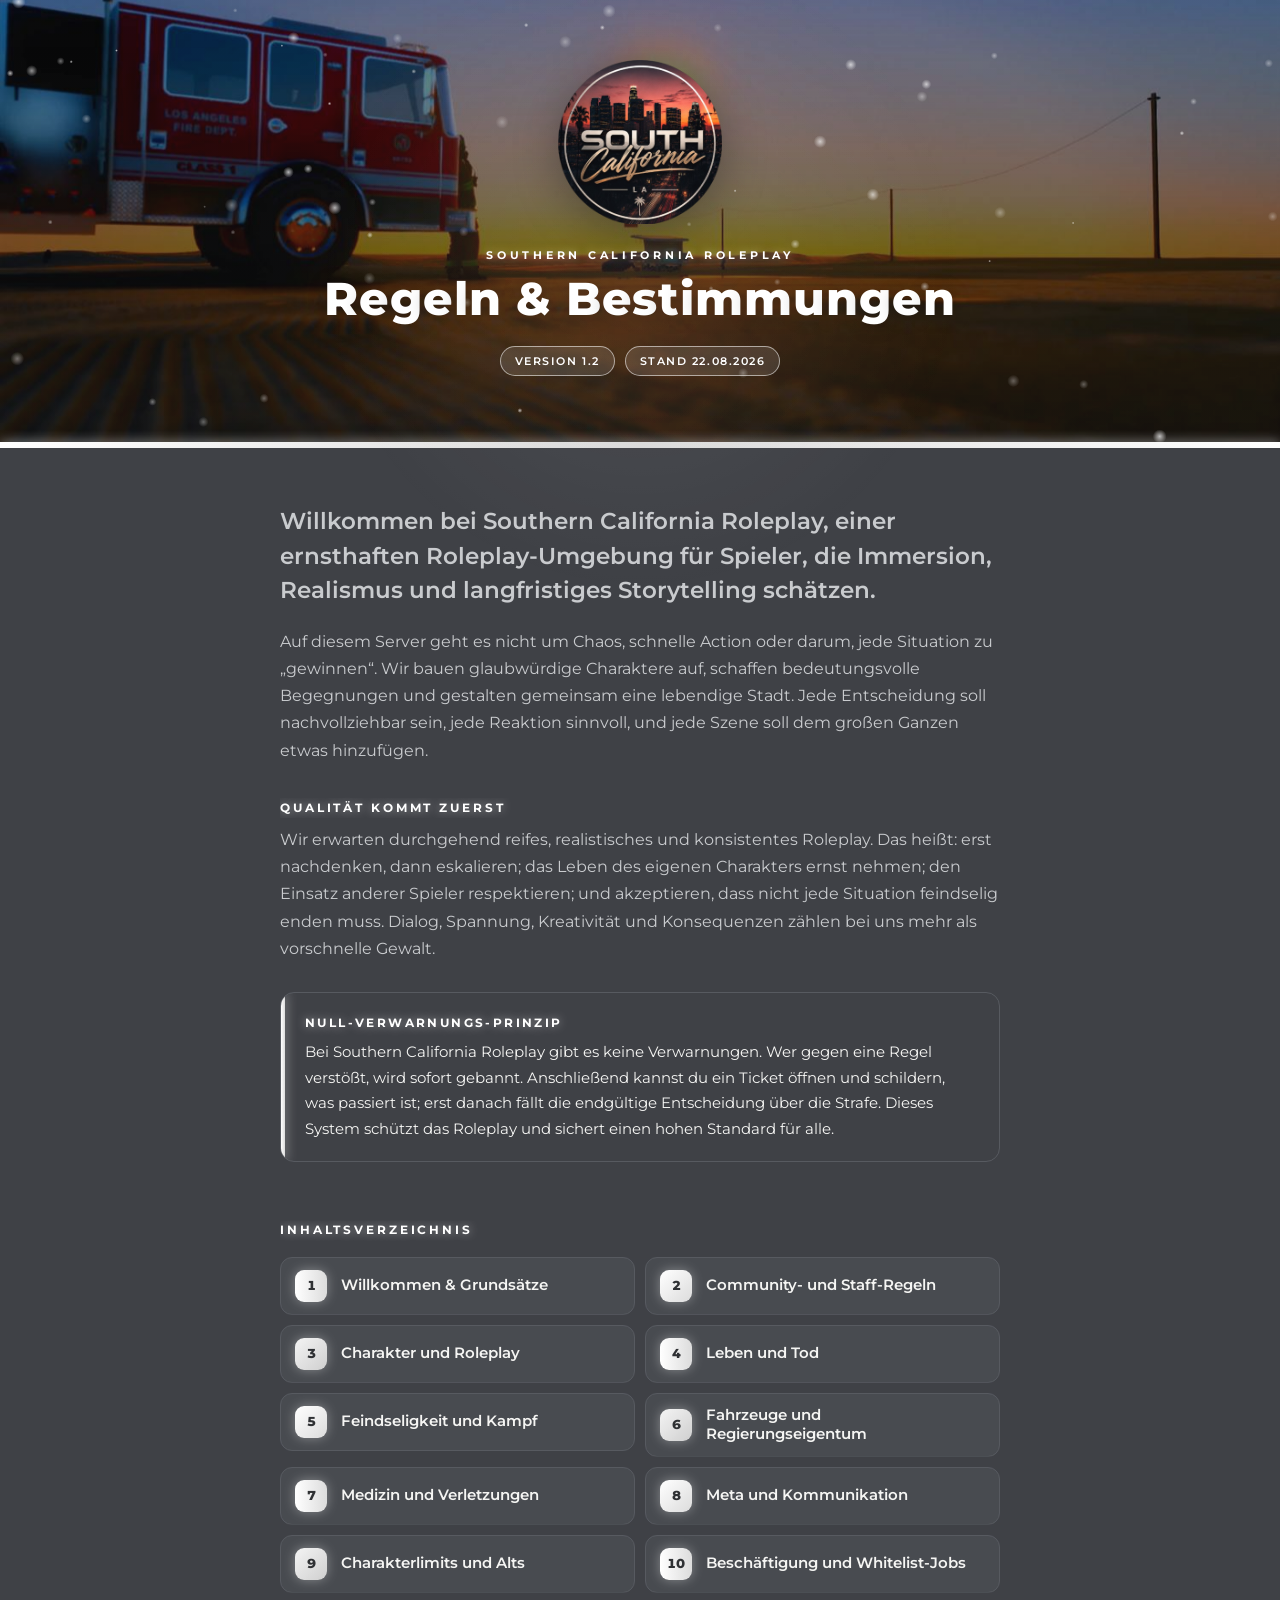
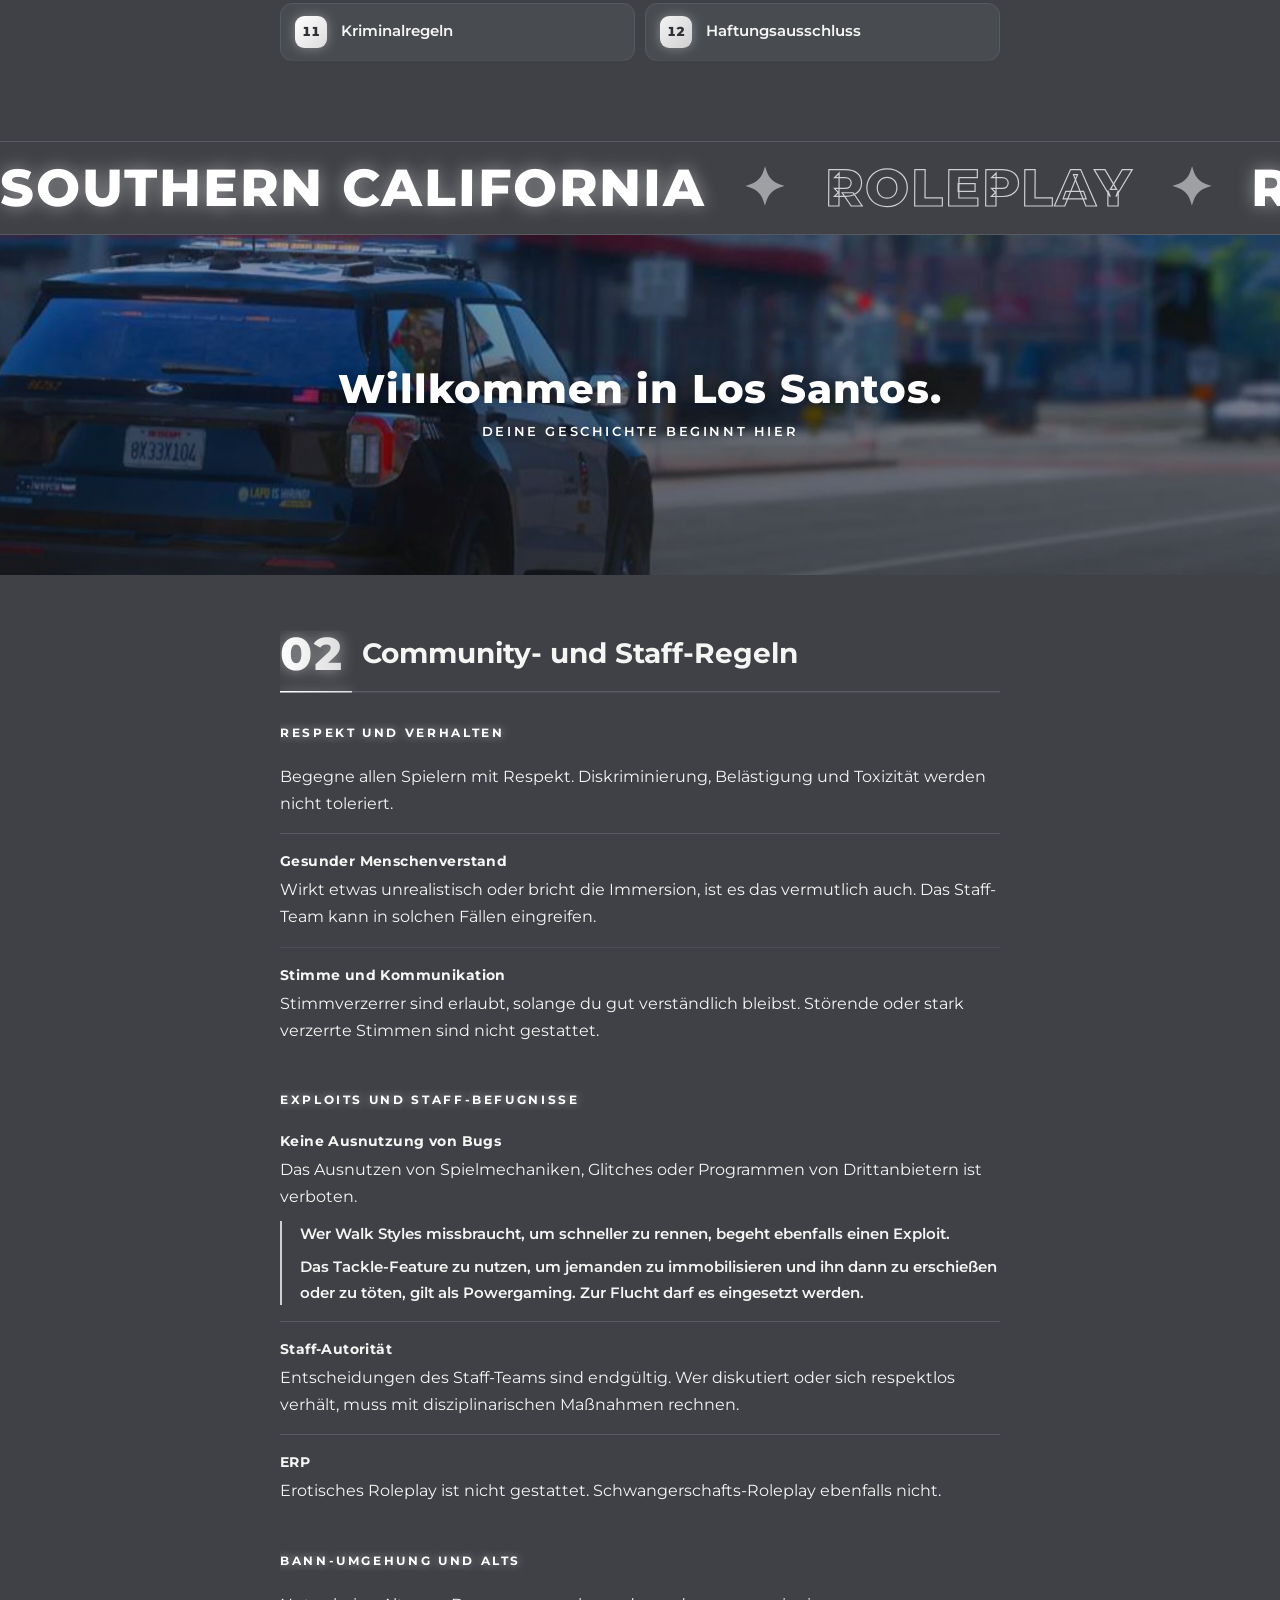
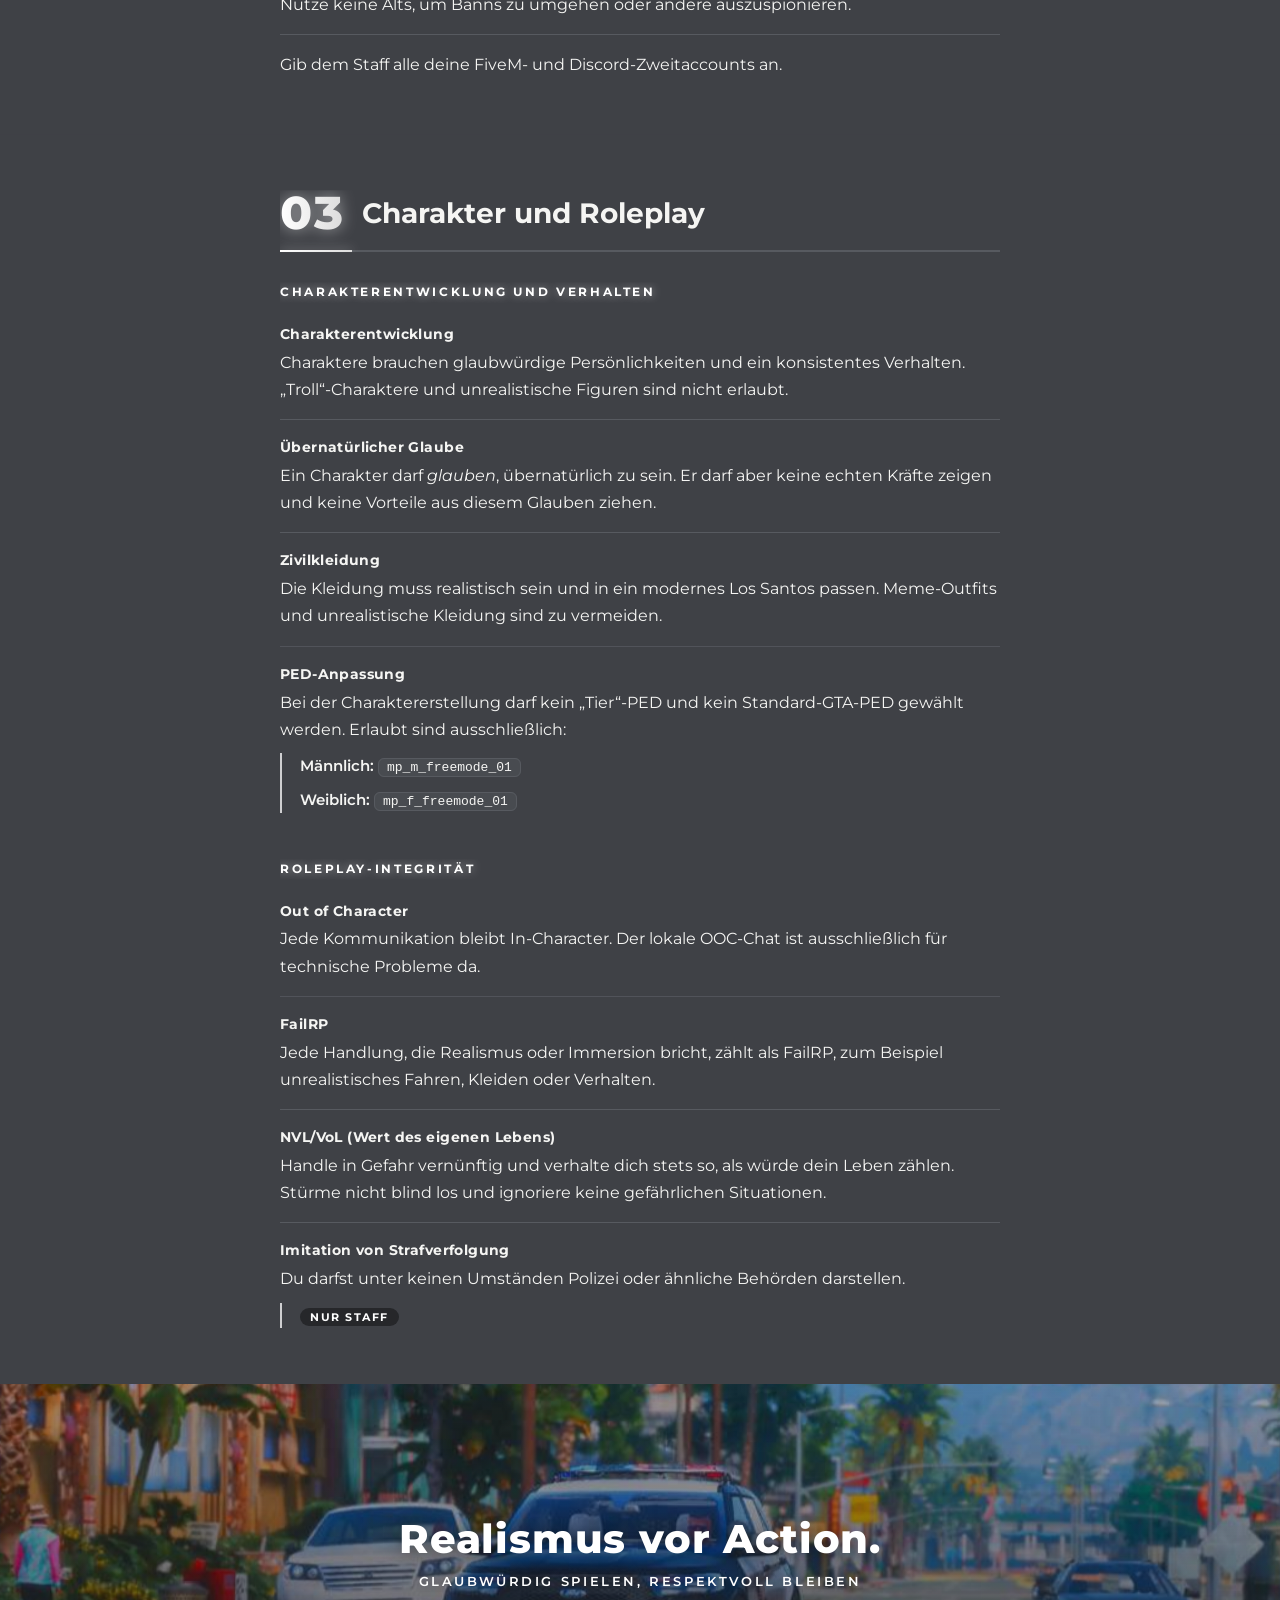
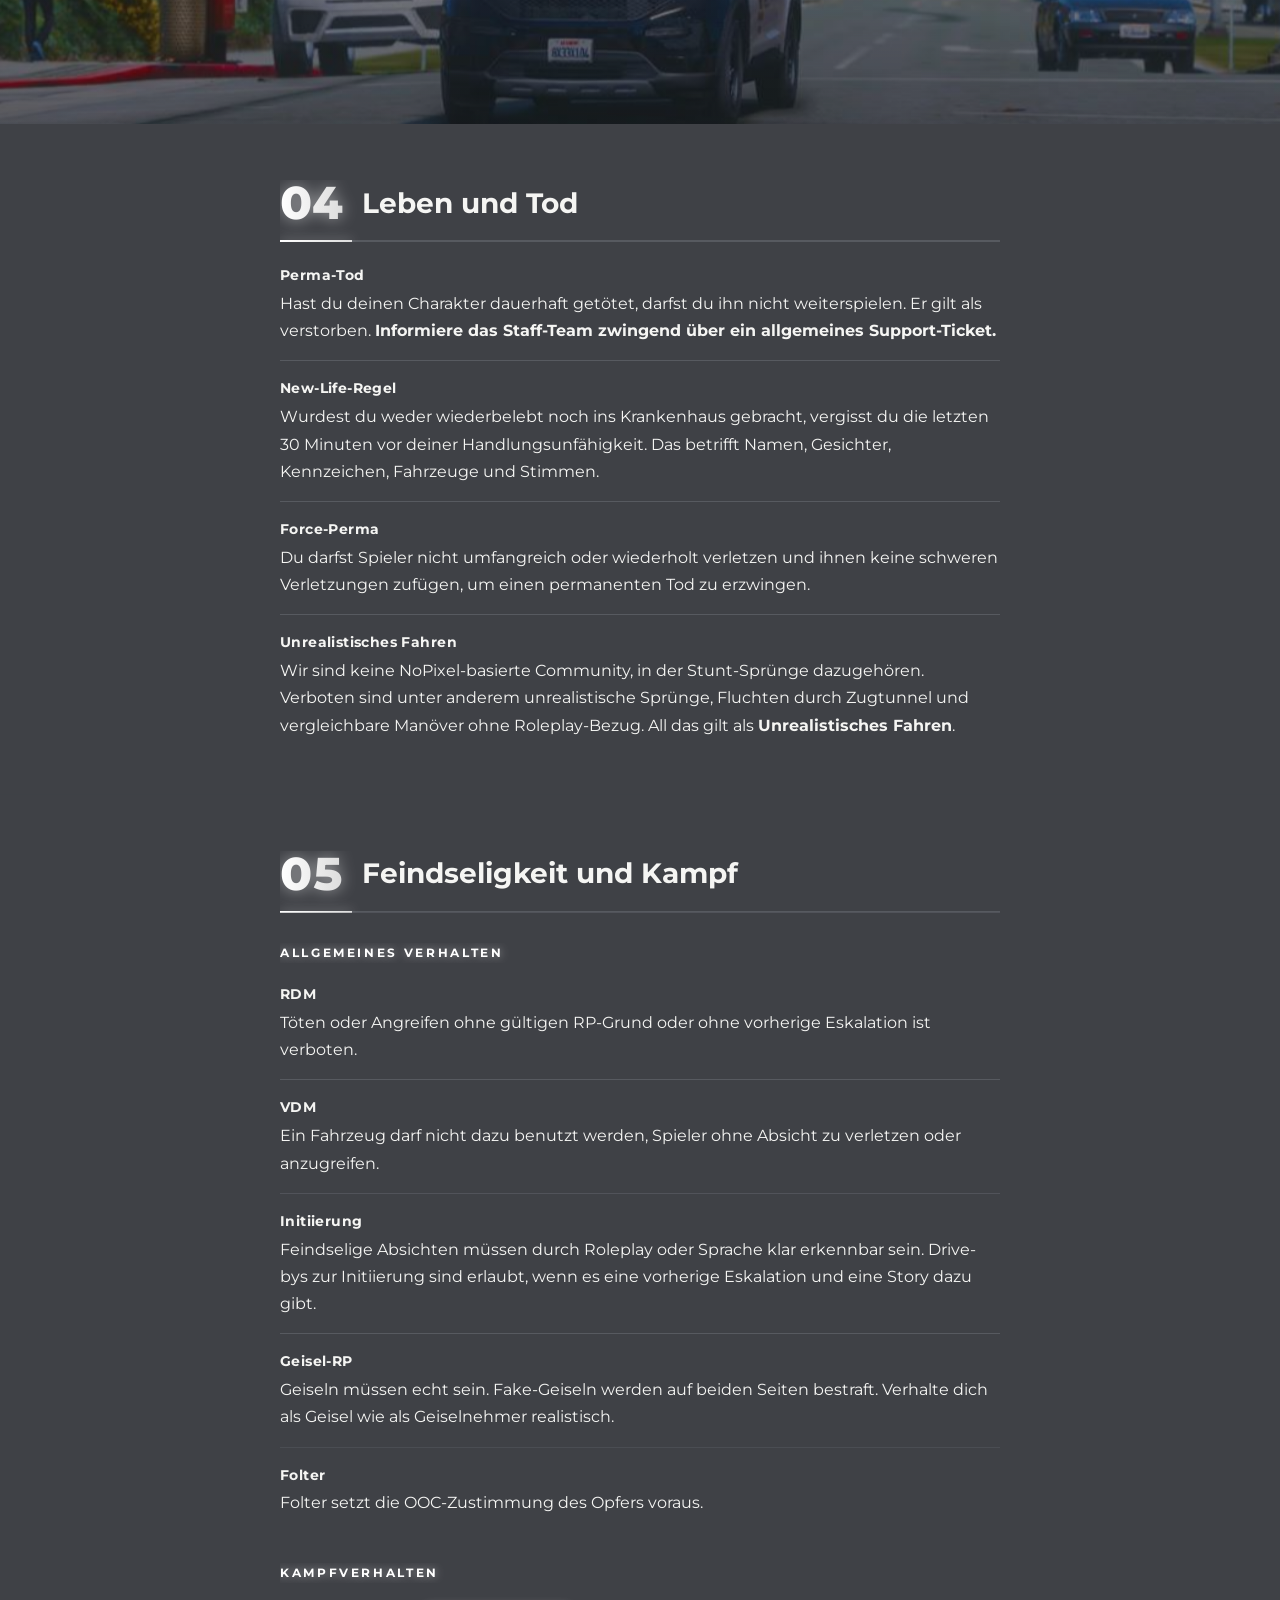
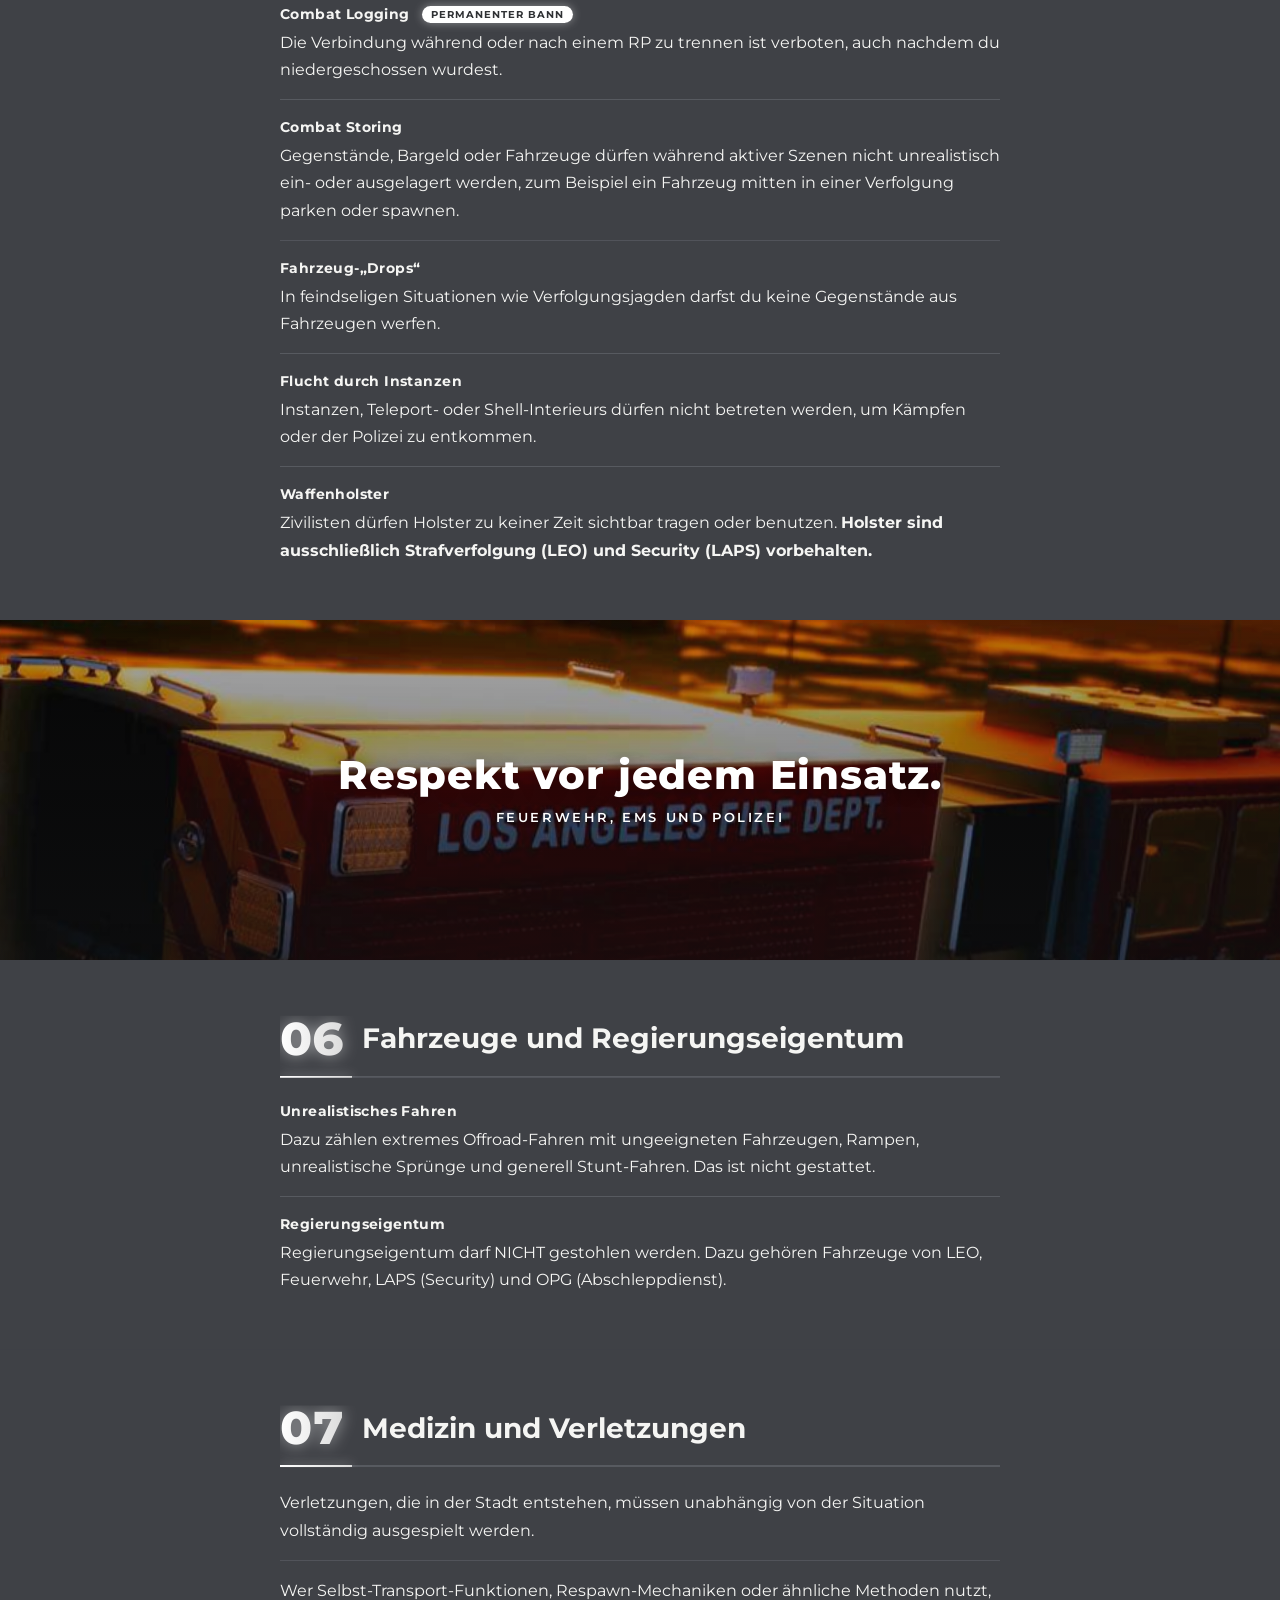
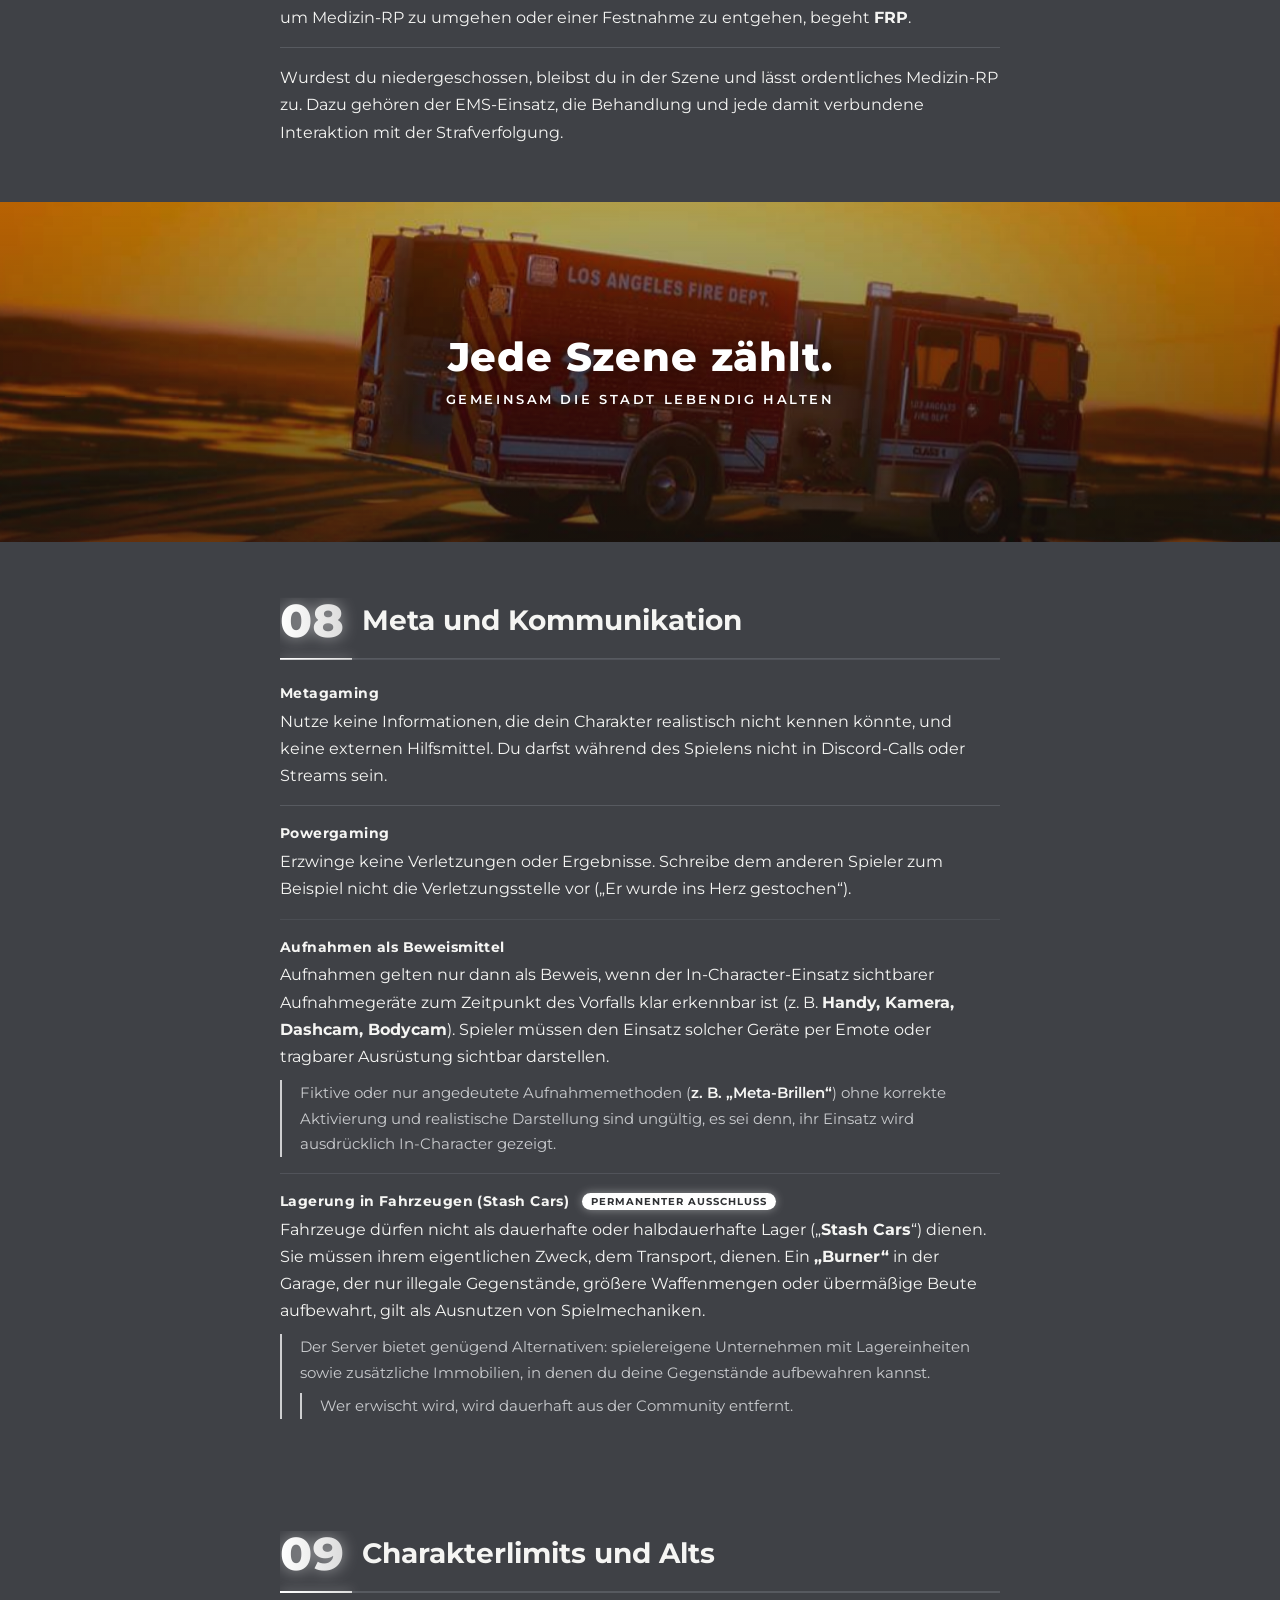
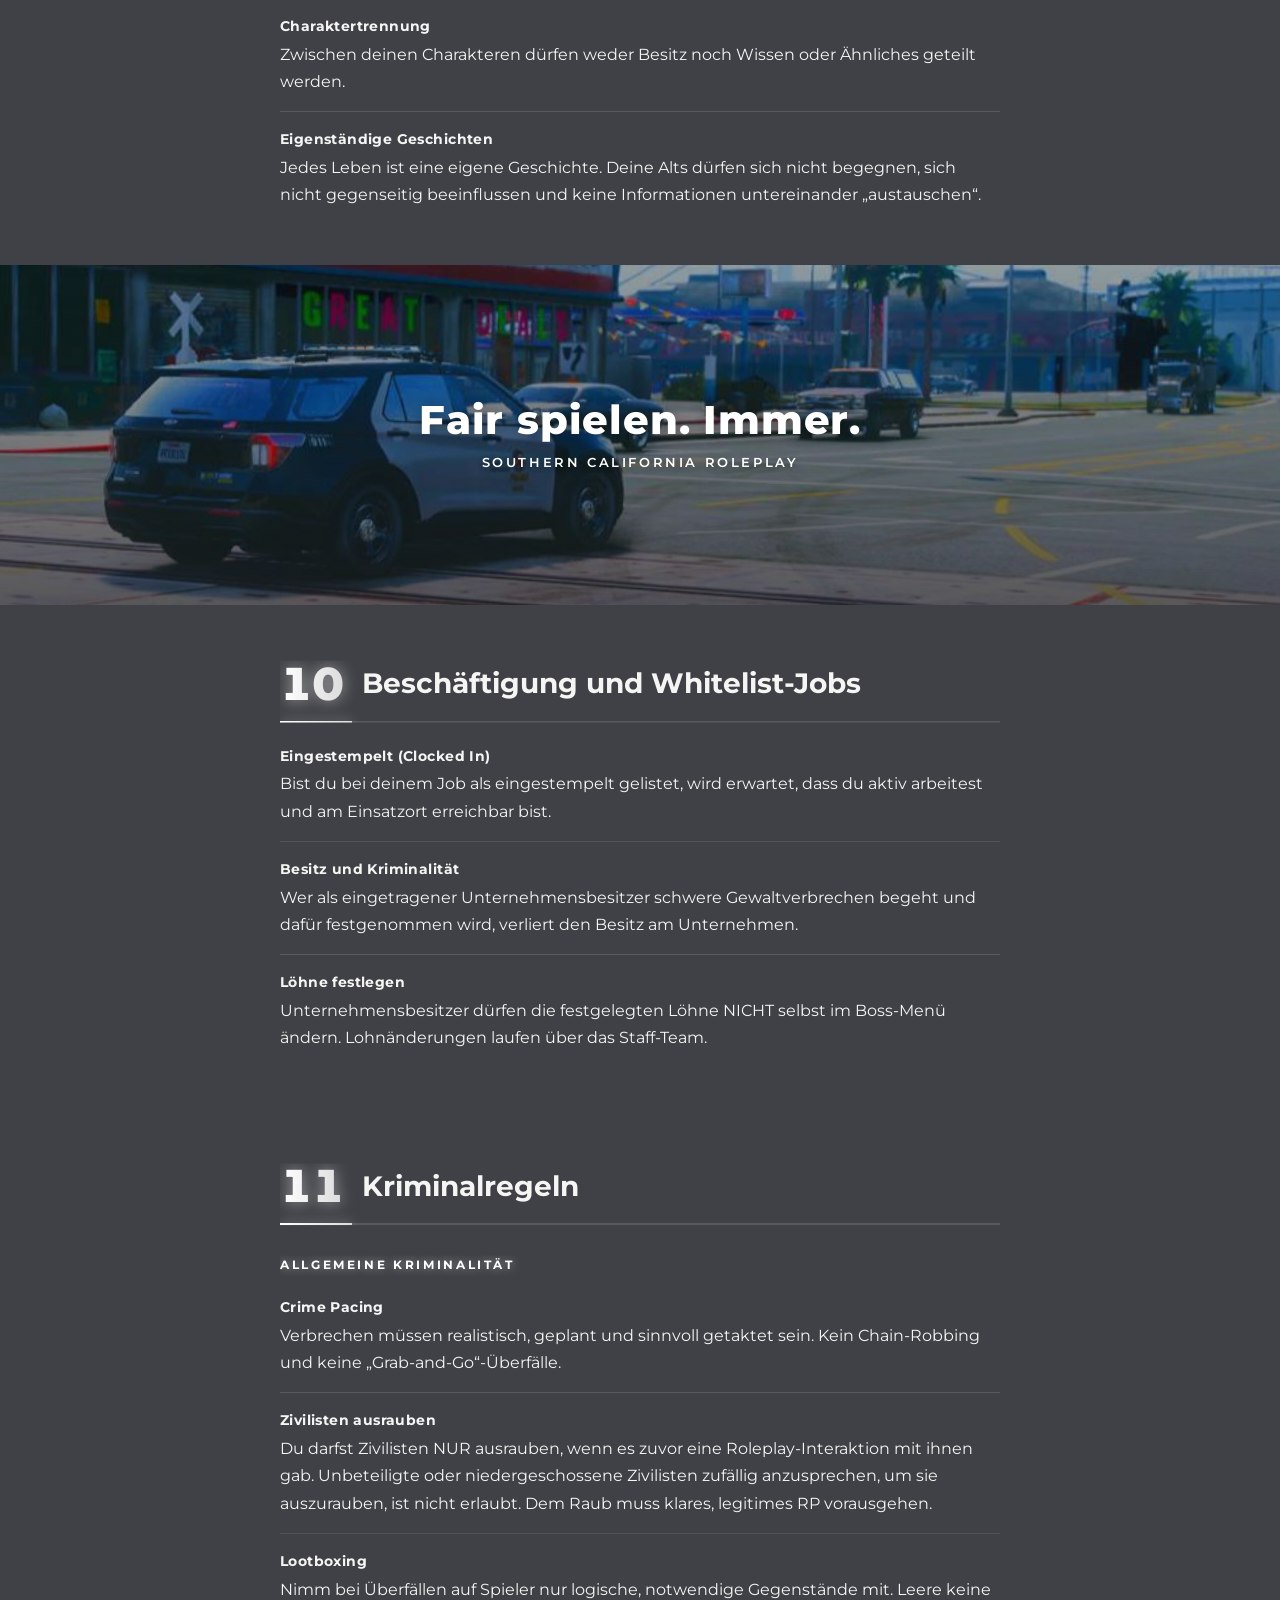
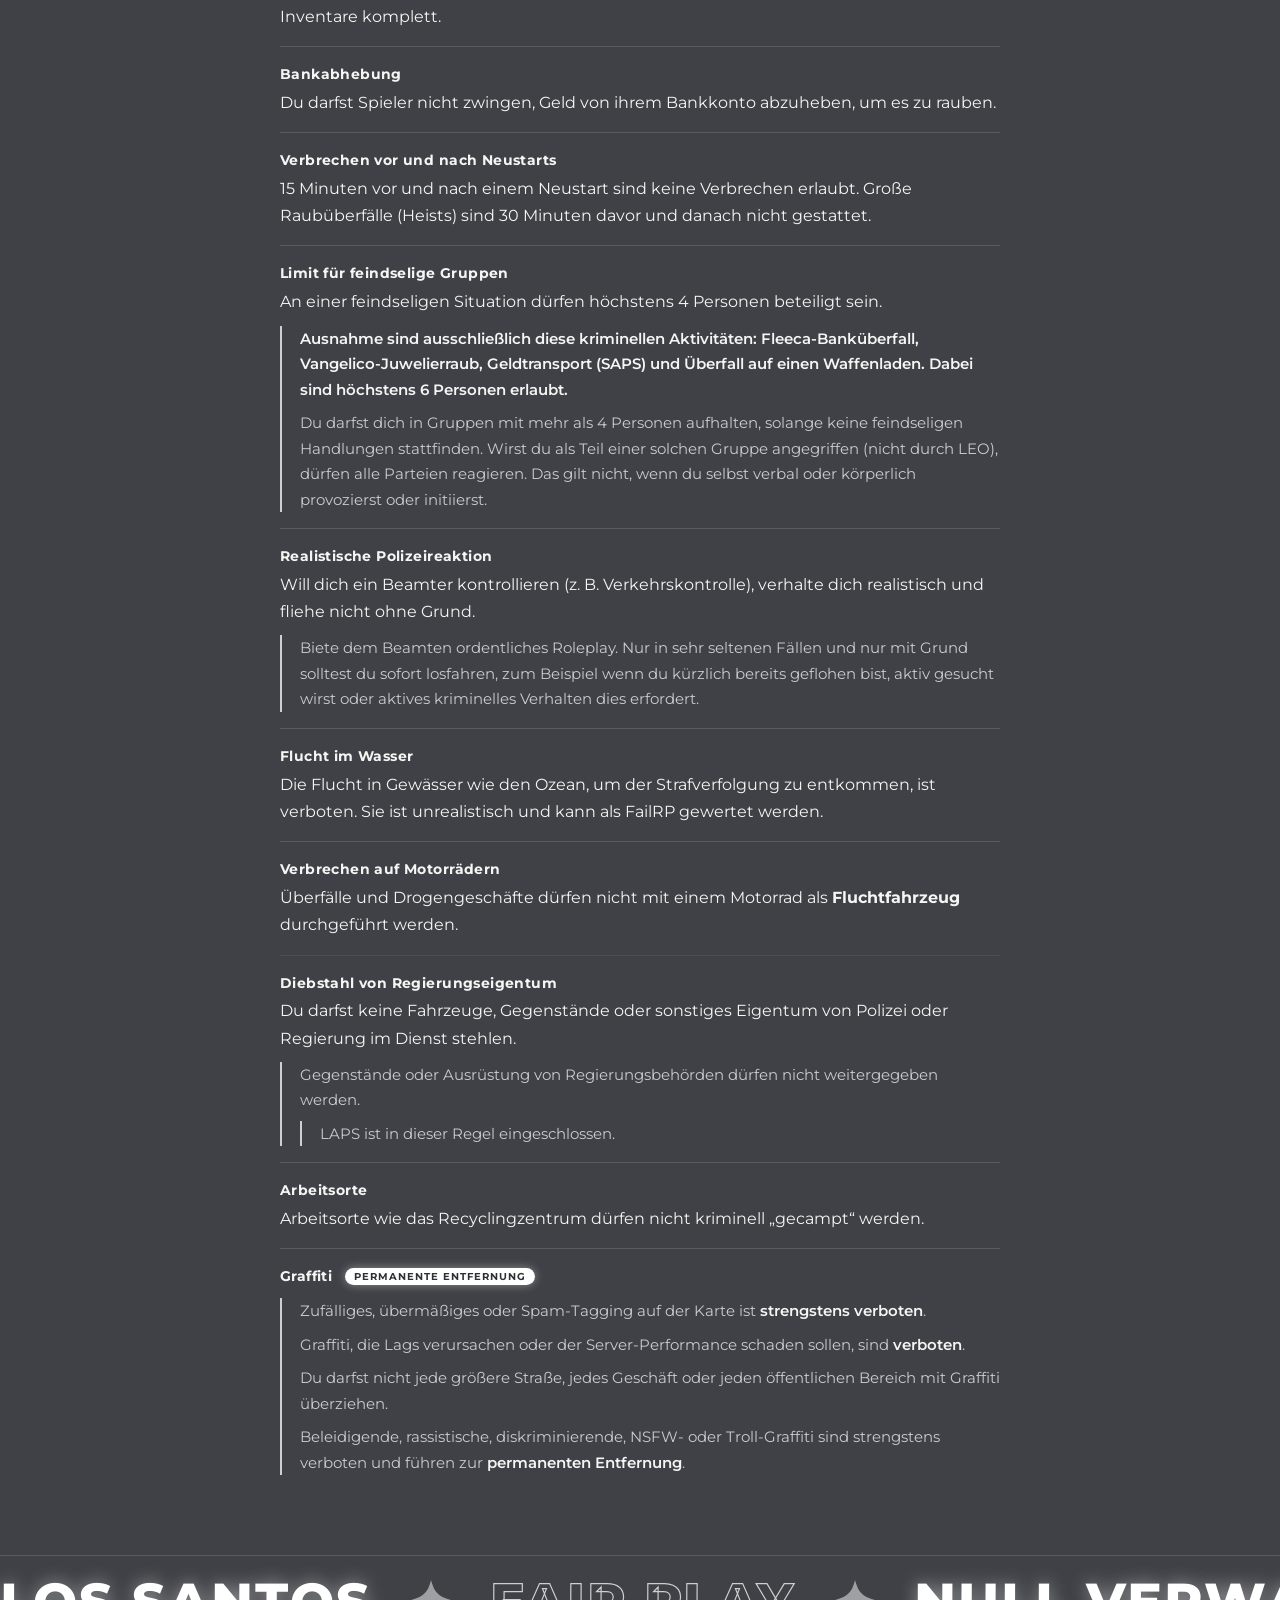
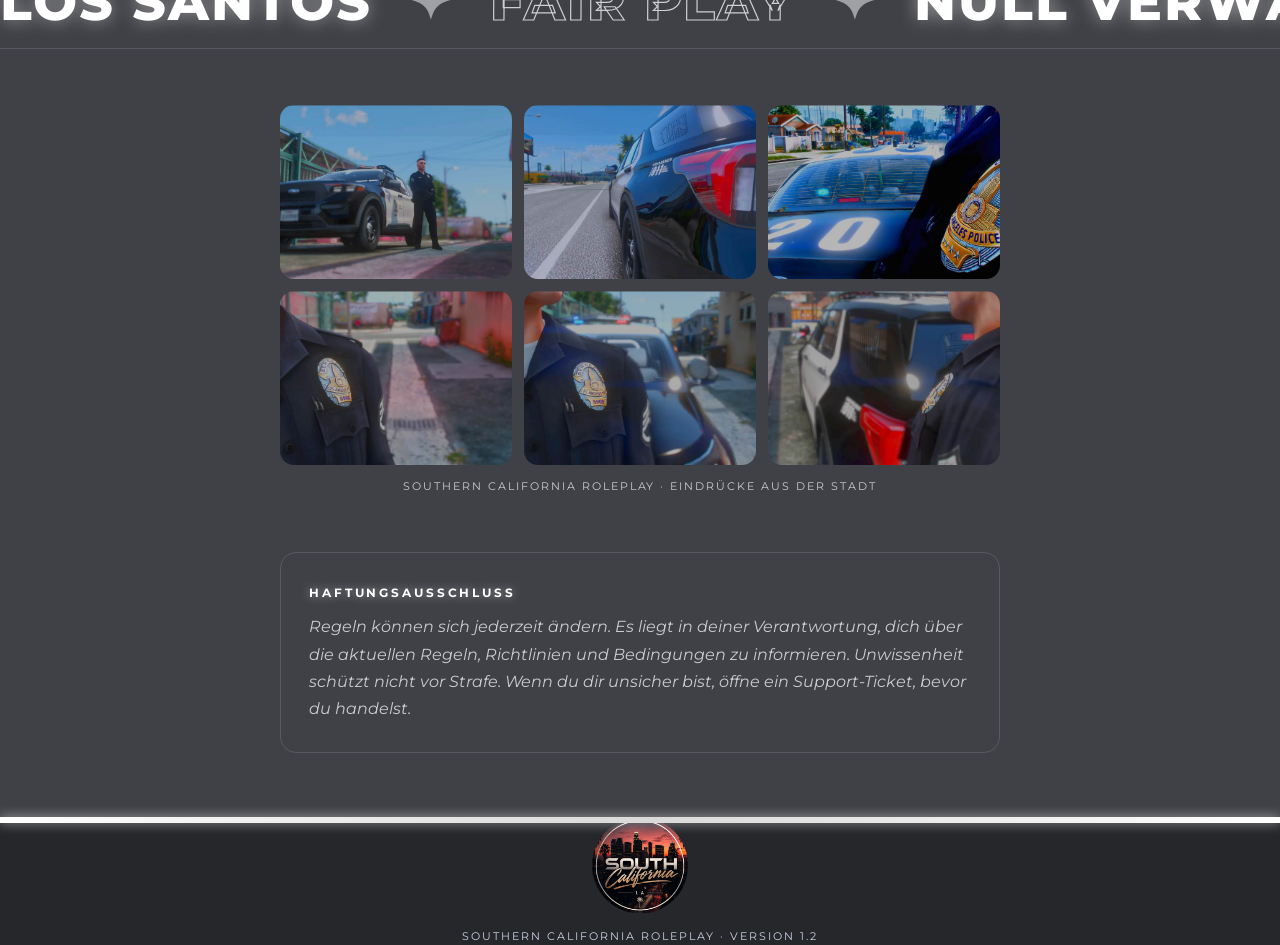
==== commit 4ae6c858: "V2: Kapitelköpfe zuverlässig einblenden, feinere Partikel" ====
--- a/v2/index.html
+++ b/v2/index.html
@@ -454,9 +454,9 @@
       parts.forEach(function (p) {
         p.y -= p.v; p.a += .02; if (p.y < -.05) { p.y = 1.05; p.x = Math.random(); }
         var x = (p.x + Math.sin(p.a) * .01) * cv.width, y = p.y * cv.height, al = .25 + Math.sin(p.a * 1.7) * .2;
-        var g = ctx.createRadialGradient(x, y, 0, x, y, p.r * 6 * dpr);
-        g.addColorStop(0, 'rgba(255,255,255,' + (al + .3) + ')'); g.addColorStop(1, 'rgba(255,255,255,0)');
-        ctx.fillStyle = g; ctx.beginPath(); ctx.arc(x, y, p.r * 6 * dpr, 0, Math.PI * 2); ctx.fill();
+        var g = ctx.createRadialGradient(x, y, 0, x, y, p.r * 3.2 * dpr);
+        g.addColorStop(0, 'rgba(255,255,255,' + (al + .25) + ')'); g.addColorStop(1, 'rgba(255,255,255,0)');
+        ctx.fillStyle = g; ctx.beginPath(); ctx.arc(x, y, p.r * 3.2 * dpr, 0, Math.PI * 2); ctx.fill();
       });
     }
     requestAnimationFrame(particles);
@@ -511,10 +511,16 @@
   });
   mark('.photos .ph', 'rv-tile', 90);
 
+  // Ein komplett weggeschnittenes Element (clip-path) meldet nie eine Überschneidung,
+  // deshalb beobachten wir bei den Kapitelköpfen das Kapitel selbst.
   var io = new IntersectionObserver(function (es) {
-    es.forEach(function (e) { if (e.isIntersecting) { e.target.classList.add('in'); io.unobserve(e.target); } });
-  }, { threshold: .12, rootMargin: '0px 0px -6% 0px' });
-  $('.rv').forEach(function (el) { io.observe(el); });
+    es.forEach(function (e) {
+      if (!e.isIntersecting) return;
+      var t = e.target.classList.contains('chap') ? e.target.querySelector('.chap-head') : e.target;
+      t.classList.add('in'); io.unobserve(e.target);
+    });
+  }, { threshold: 0, rootMargin: '0px 0px -10% 0px' });
+  $('.rv').forEach(function (el) { io.observe(el.classList.contains('rv-wipe') ? el.parentNode : el); });
 
   // Galerie: 3D-Kippen
   $('.photos .ph').forEach(function (ph) {
